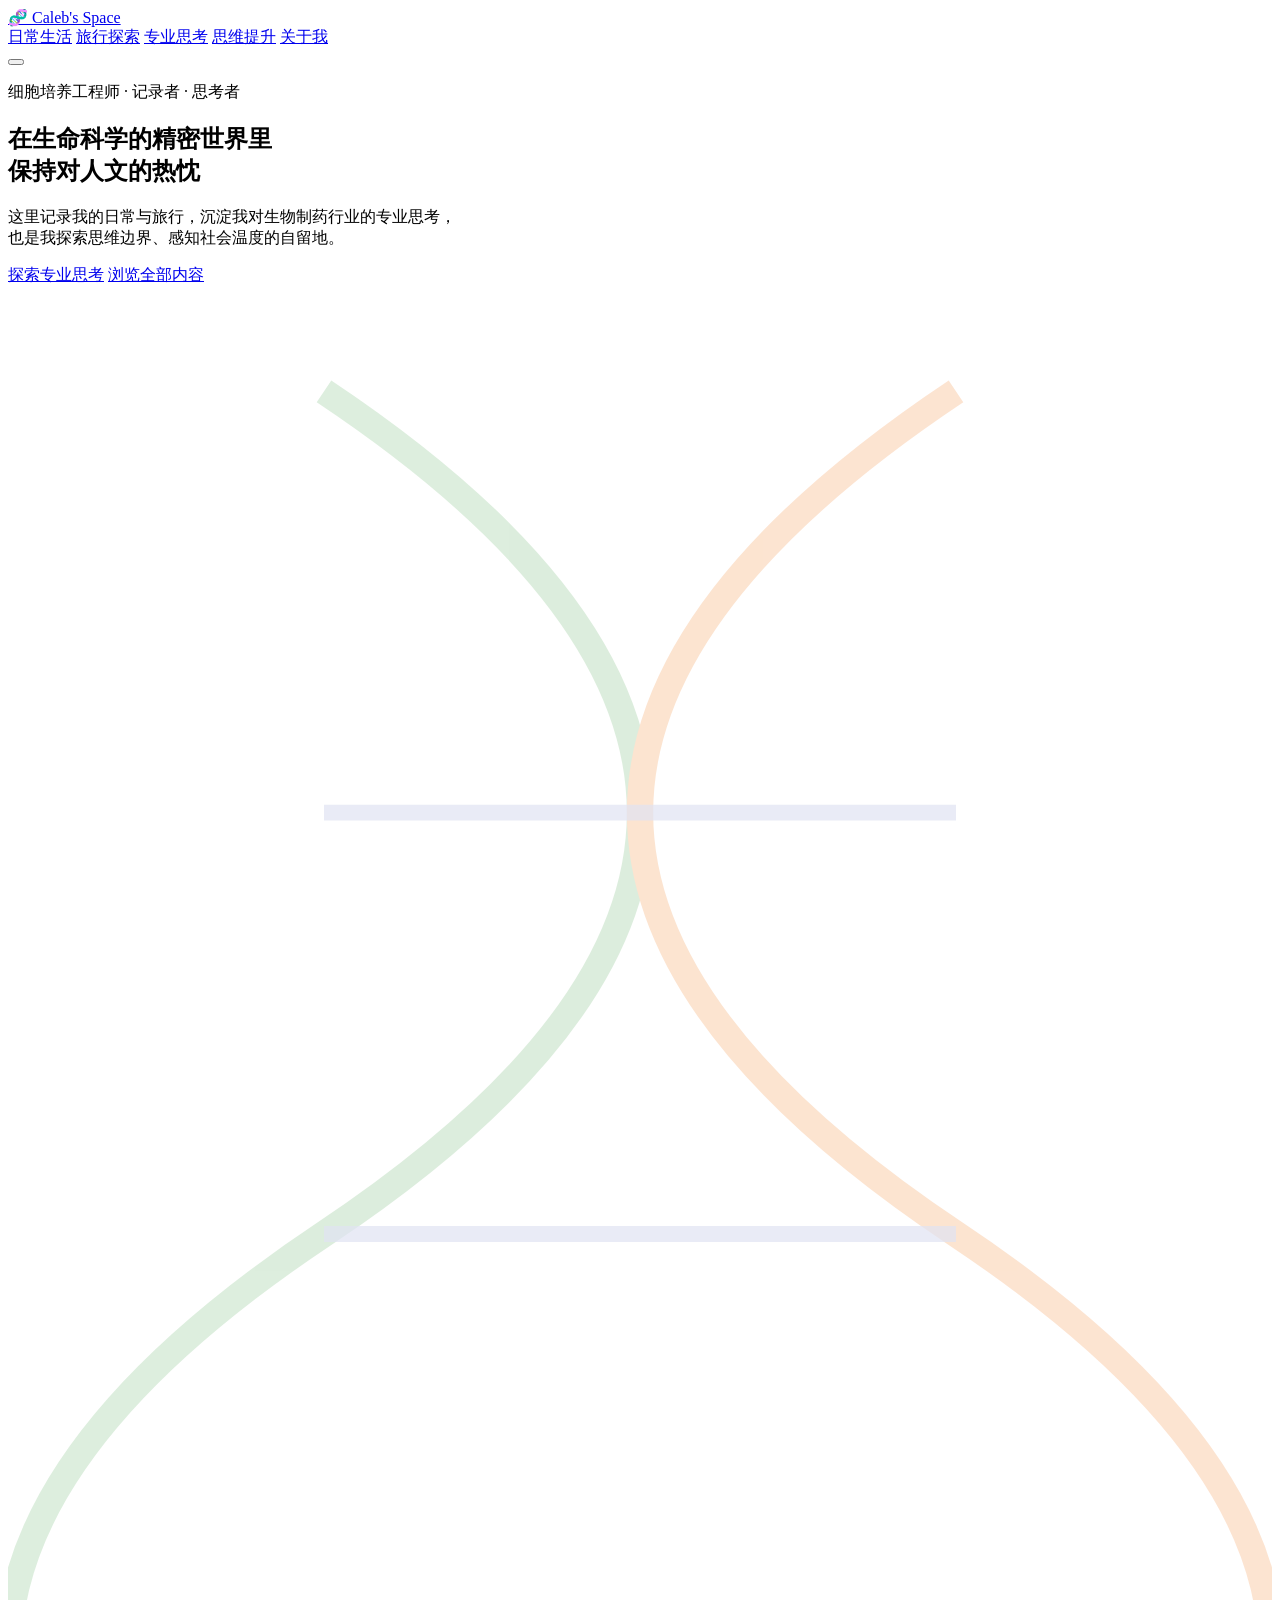
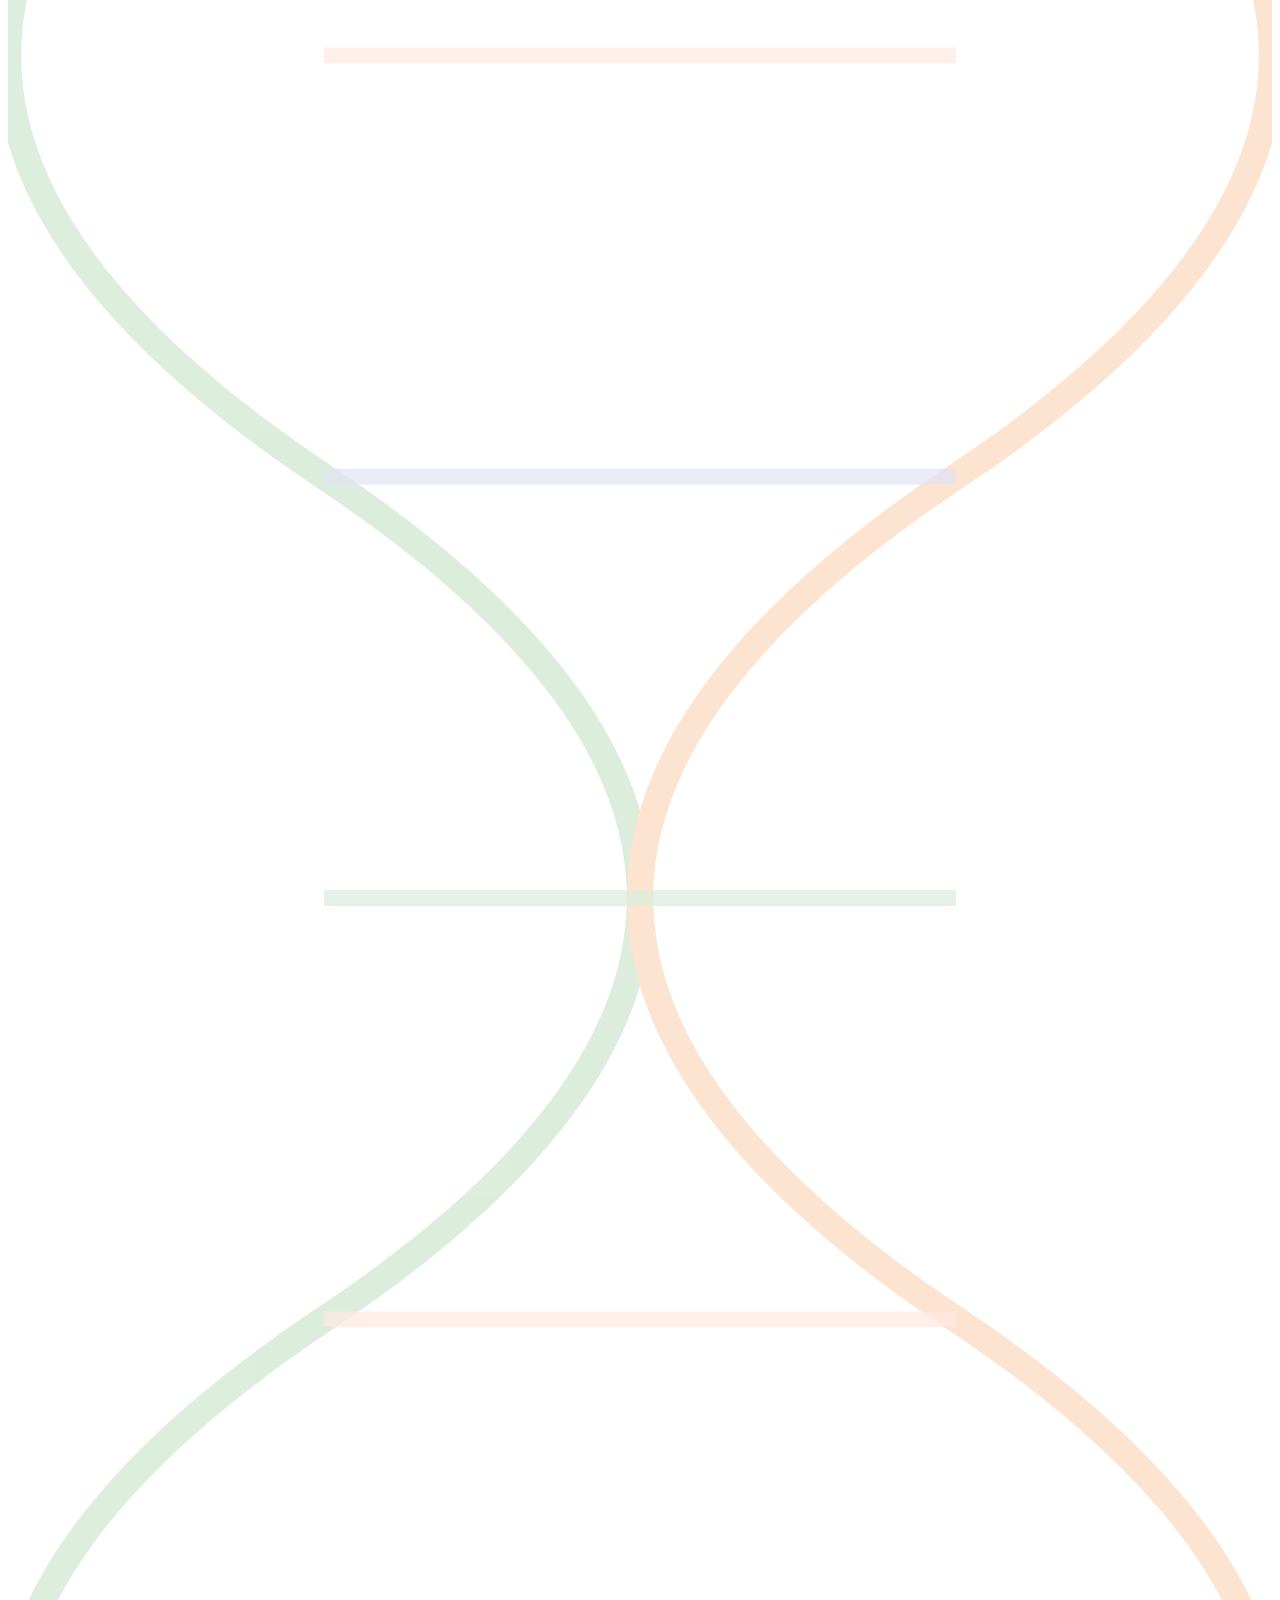
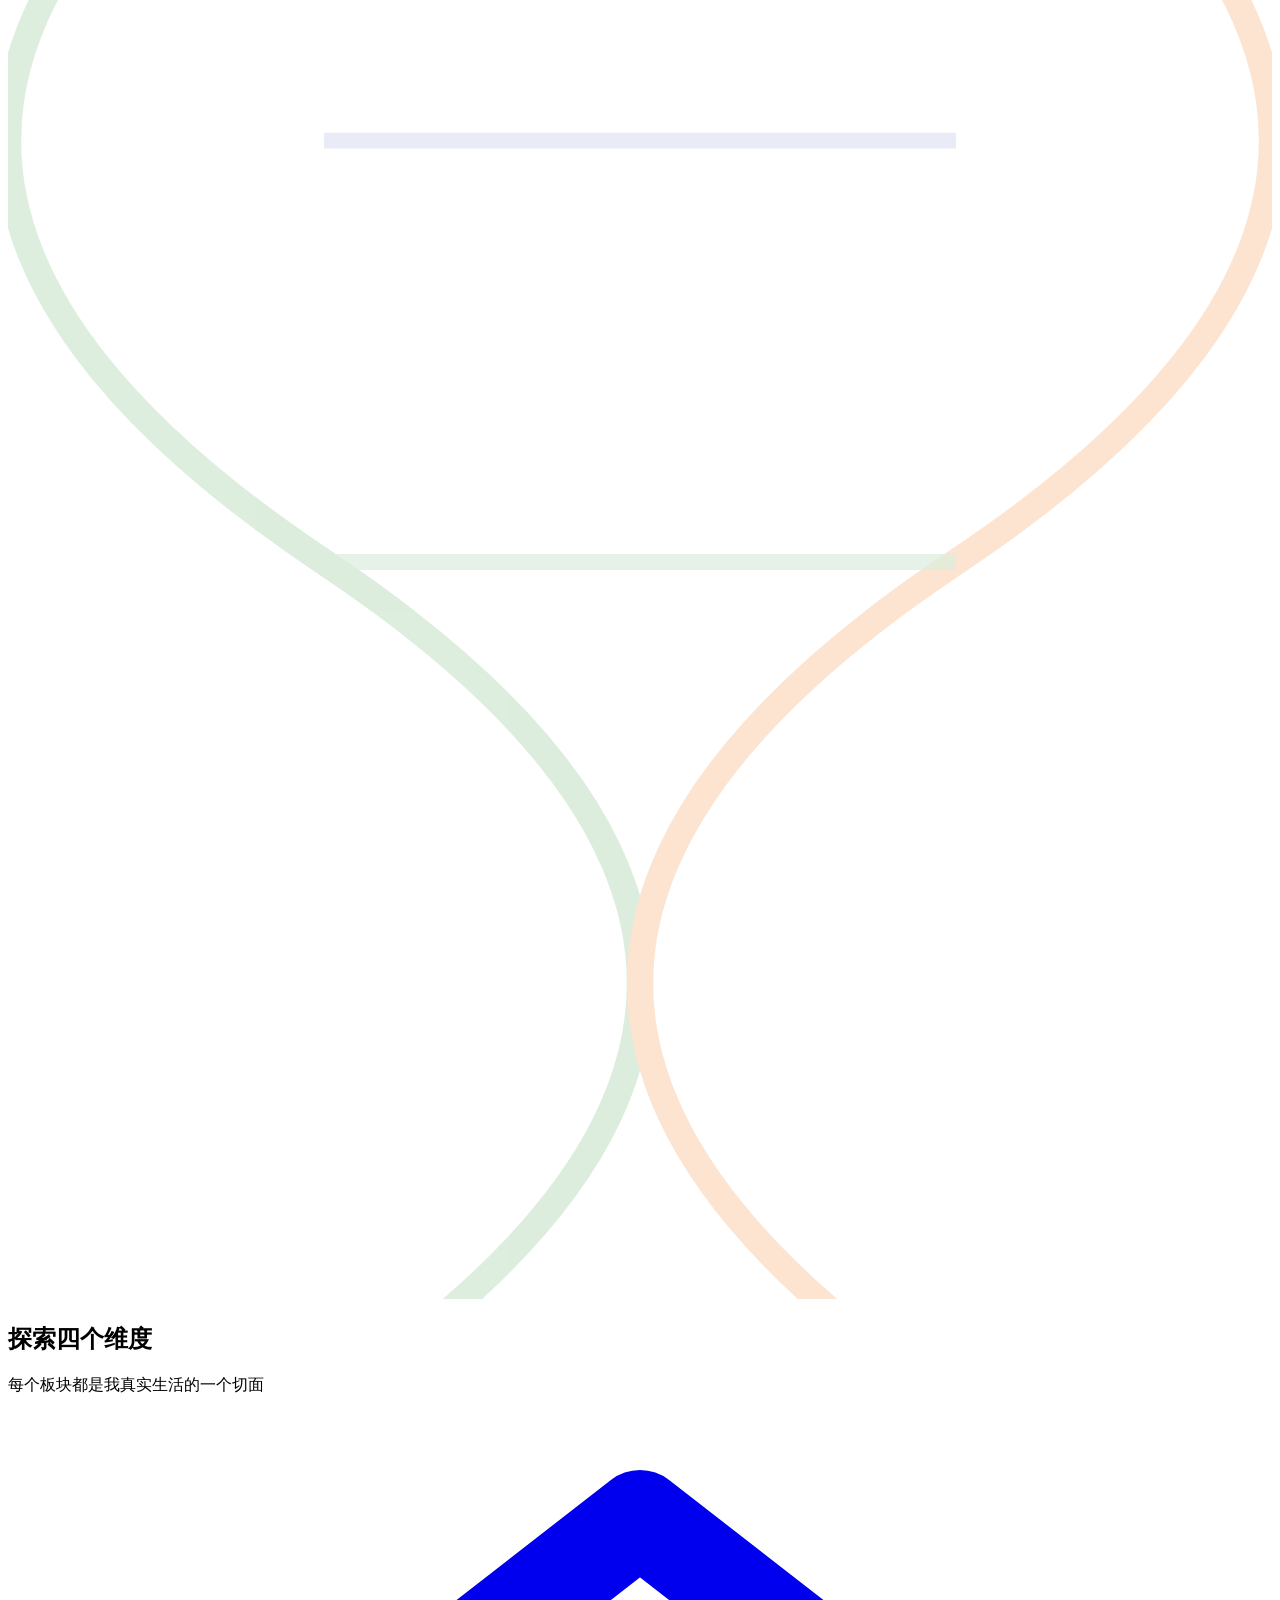
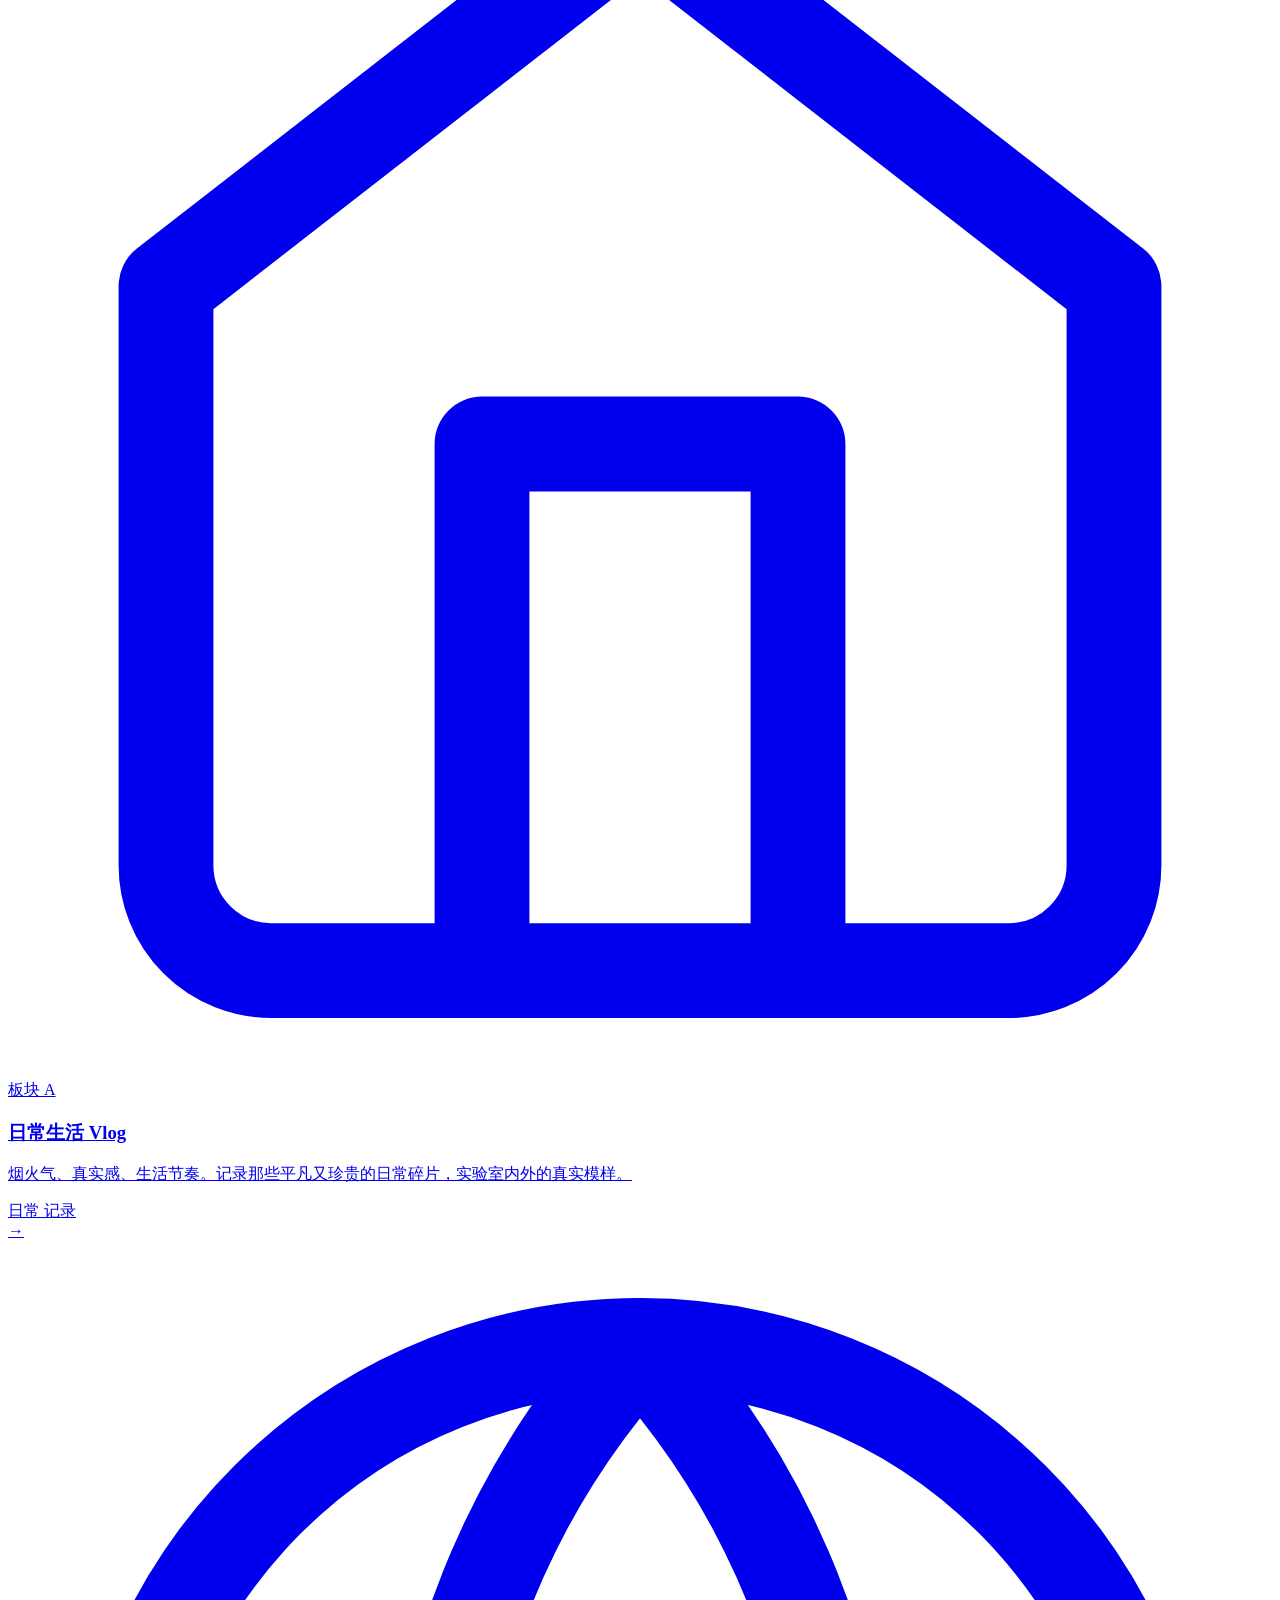
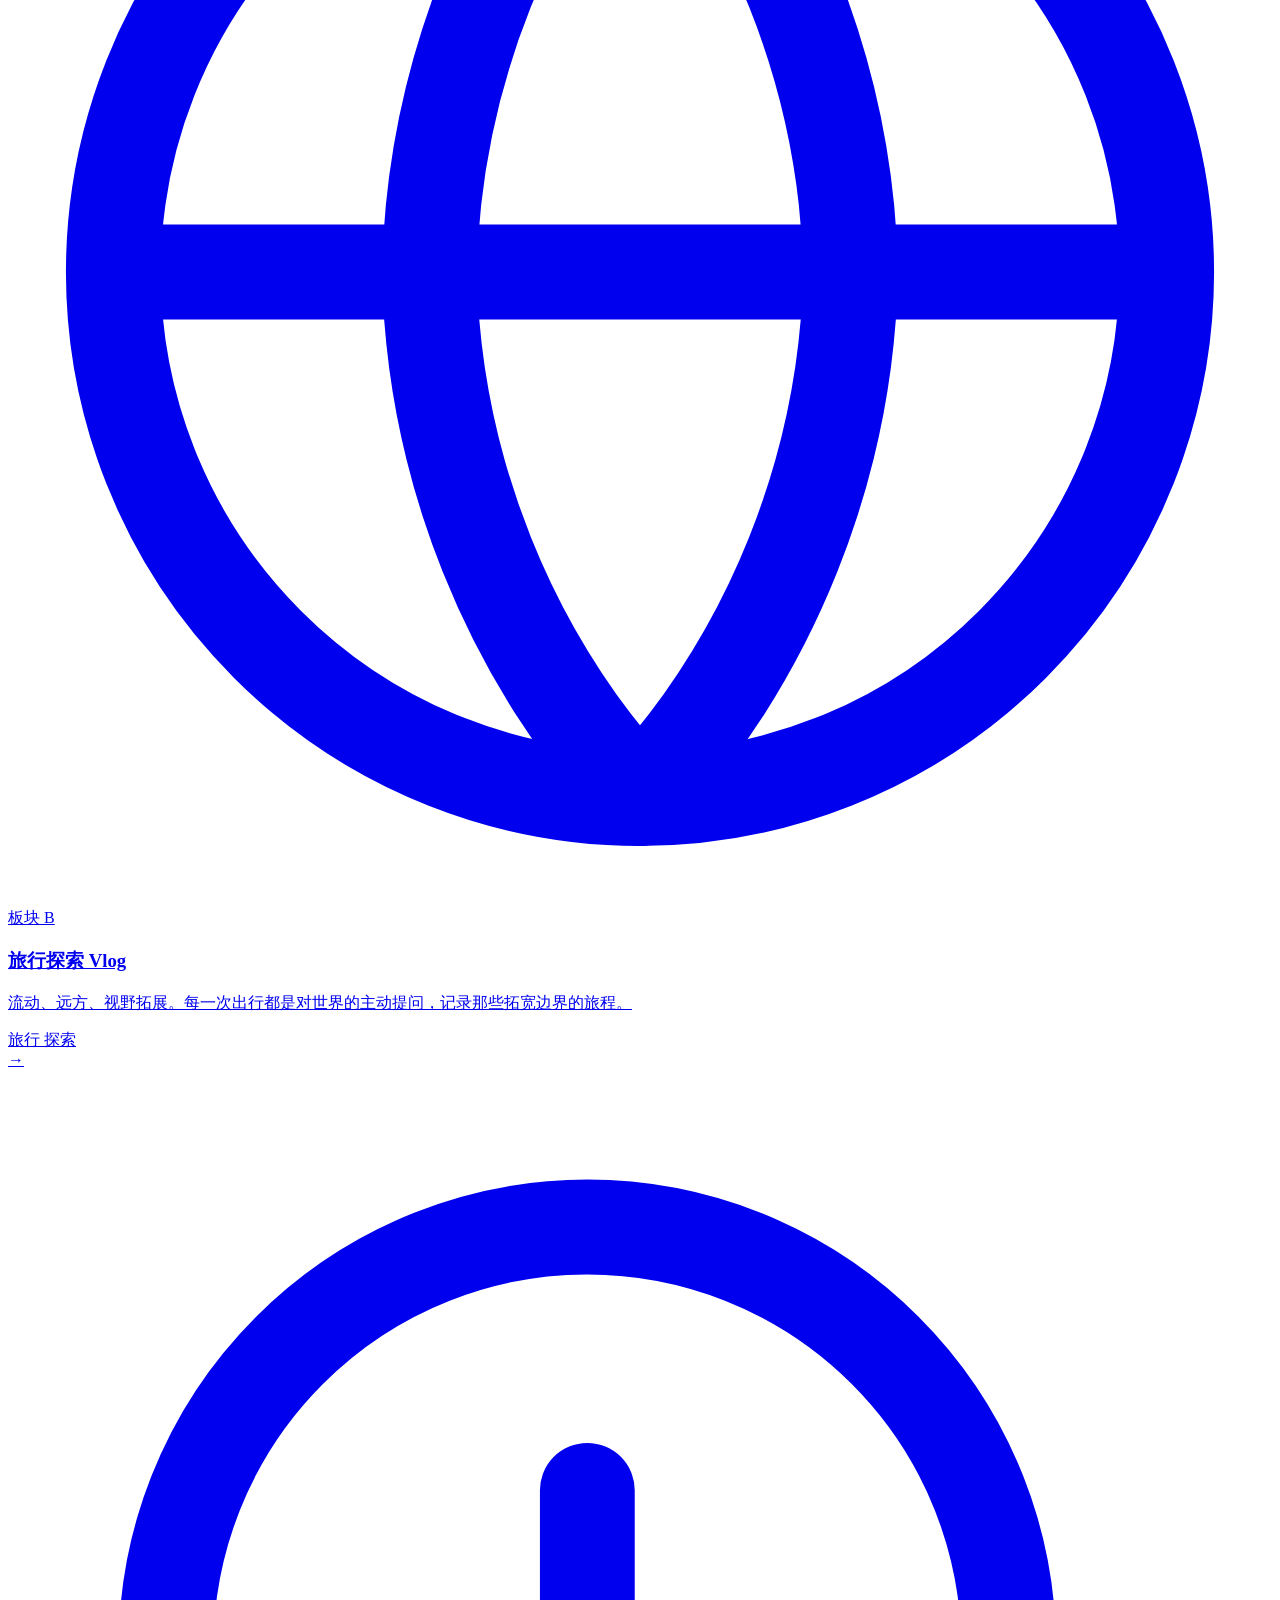
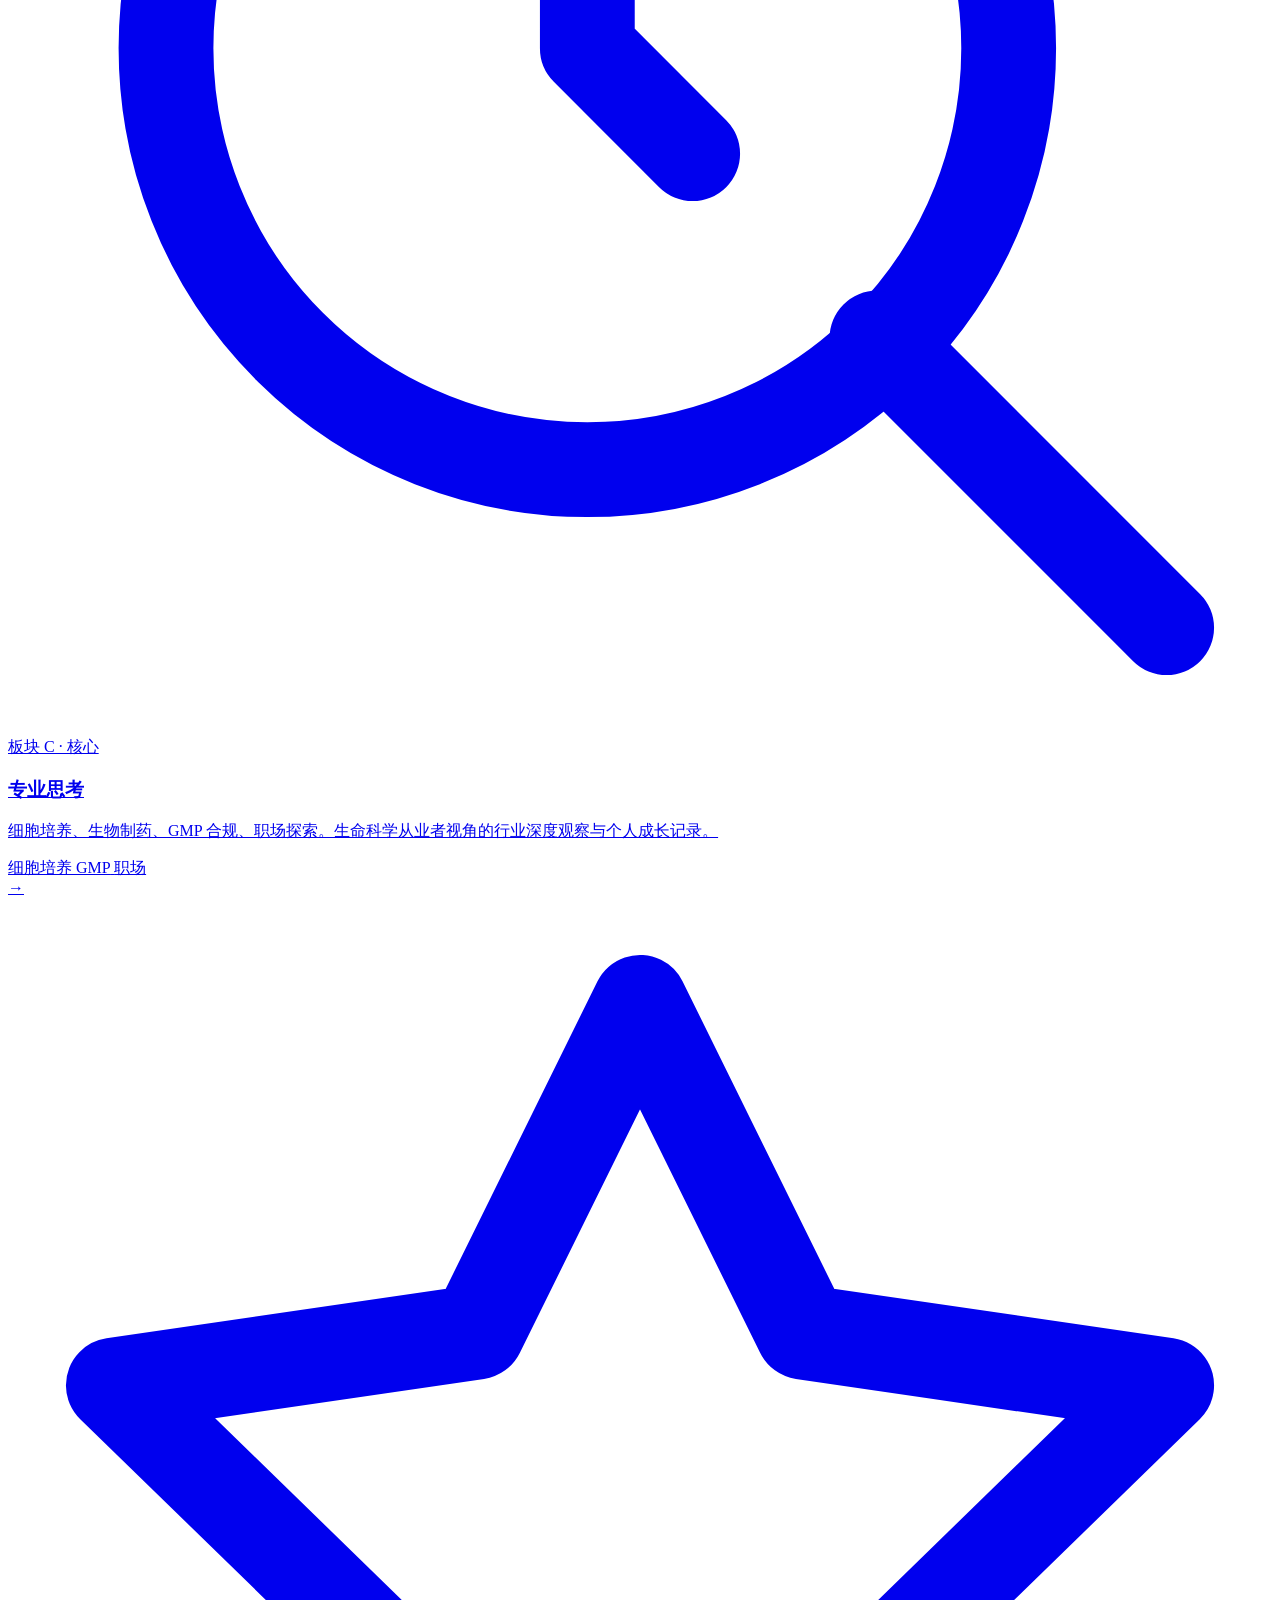
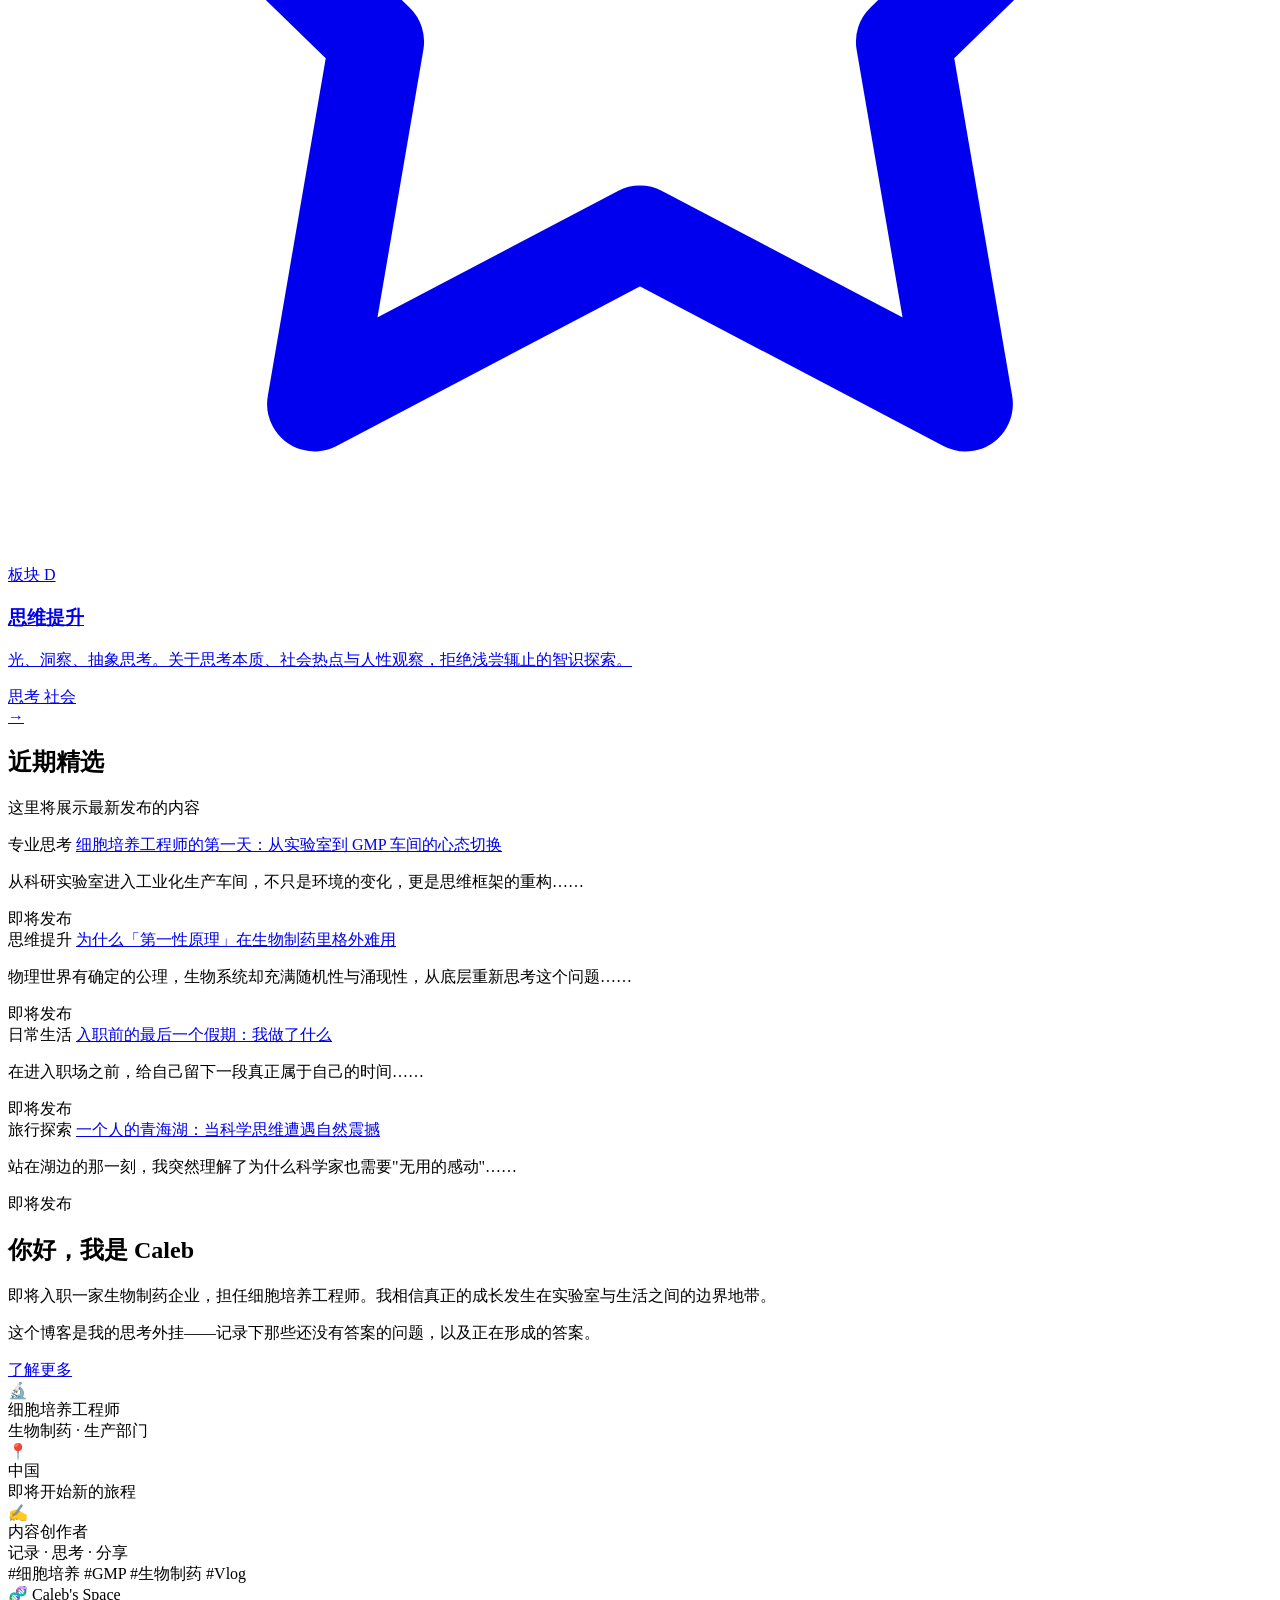
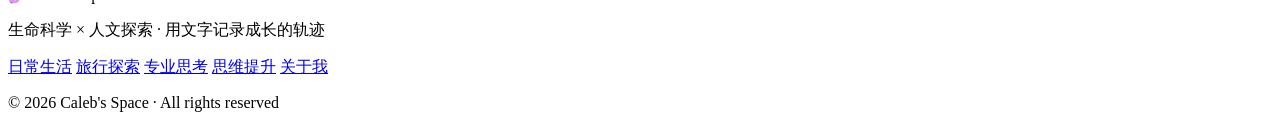
==== index.html @ e2a996fe "Add index.html" ====
<!DOCTYPE html>
<html lang="zh-CN">
<head>
  <meta charset="UTF-8" />
  <meta name="viewport" content="width=device-width, initial-scale=1.0" />
  <title>Caleb's Space — 生命科学 × 人文探索</title>
  <link rel="preconnect" href="https://fonts.googleapis.com" />
  <link rel="preconnect" href="https://fonts.gstatic.com" crossorigin />
  <link href="https://fonts.googleapis.com/css2?family=Noto+Serif+SC:wght@400;600;700&family=Noto+Sans+SC:wght@300;400;500;700&display=swap" rel="stylesheet" />
  <link rel="stylesheet" href="css/main.css" />
</head>
<body>

  <!-- ======= HEADER / NAV ======= -->
  <header class="site-header" id="site-header">
    <div class="container nav-inner">
      <a href="index.html" class="logo">
        <span class="logo-icon">🧬</span>
        <span class="logo-text">Caleb's Space</span>
      </a>
      <nav class="main-nav" id="main-nav">
        <a href="life.html" class="nav-link nav-life">日常生活</a>
        <a href="travel.html" class="nav-link nav-travel">旅行探索</a>
        <a href="professional.html" class="nav-link nav-pro">专业思考</a>
        <a href="thinking.html" class="nav-link nav-think">思维提升</a>
        <a href="about.html" class="nav-link nav-about">关于我</a>
      </nav>
      <button class="hamburger" id="hamburger" aria-label="菜单">
        <span></span><span></span><span></span>
      </button>
    </div>
  </header>

  <!-- ======= HERO ======= -->
  <section class="hero">
    <div class="hero-bg-grid"></div>
    <div class="container hero-content">
      <p class="hero-eyebrow">细胞培养工程师 · 记录者 · 思考者</p>
      <h1 class="hero-title">
        在生命科学的精密世界里<br>
        <span class="hero-highlight">保持对人文的热忱</span>
      </h1>
      <p class="hero-desc">
        这里记录我的日常与旅行，沉淀我对生物制药行业的专业思考，<br class="desktop-br"/>
        也是我探索思维边界、感知社会温度的自留地。
      </p>
      <div class="hero-cta">
        <a href="professional.html" class="btn btn-primary">探索专业思考</a>
        <a href="#sections" class="btn btn-ghost">浏览全部内容</a>
      </div>
    </div>
    <div class="hero-dna">
      <svg viewBox="0 0 120 400" fill="none" xmlns="http://www.w3.org/2000/svg" aria-hidden="true">
        <g opacity="0.18">
          <path d="M30 10 Q90 50 30 90 Q-30 130 30 170 Q90 210 30 250 Q-30 290 30 330 Q90 370 30 410" stroke="#43A047" stroke-width="2.5" fill="none"/>
          <path d="M90 10 Q30 50 90 90 Q150 130 90 170 Q30 210 90 250 Q150 290 90 330 Q30 370 90 410" stroke="#EF6C00" stroke-width="2.5" fill="none"/>
          <line x1="30" y1="50" x2="90" y2="50" stroke="#5C6BC0" stroke-width="1.5" opacity="0.7"/>
          <line x1="30" y1="90" x2="90" y2="90" stroke="#5C6BC0" stroke-width="1.5" opacity="0.7"/>
          <line x1="30" y1="130" x2="90" y2="130" stroke="#FF8A65" stroke-width="1.5" opacity="0.7"/>
          <line x1="30" y1="170" x2="90" y2="170" stroke="#5C6BC0" stroke-width="1.5" opacity="0.7"/>
          <line x1="30" y1="210" x2="90" y2="210" stroke="#43A047" stroke-width="1.5" opacity="0.7"/>
          <line x1="30" y1="250" x2="90" y2="250" stroke="#FF8A65" stroke-width="1.5" opacity="0.7"/>
          <line x1="30" y1="290" x2="90" y2="290" stroke="#5C6BC0" stroke-width="1.5" opacity="0.7"/>
          <line x1="30" y1="330" x2="90" y2="330" stroke="#43A047" stroke-width="1.5" opacity="0.7"/>
        </g>
      </svg>
    </div>
  </section>

  <!-- ======= FOUR SECTIONS ======= -->
  <section class="sections-overview" id="sections">
    <div class="container">
      <h2 class="section-heading center">探索四个维度</h2>
      <p class="section-sub center">每个板块都是我真实生活的一个切面</p>

      <div class="cards-grid">

        <!-- A: 日常生活 -->
        <a href="life.html" class="card card-life">
          <div class="card-icon-wrap">
            <svg viewBox="0 0 24 24" fill="none" stroke="currentColor" stroke-width="1.8" stroke-linecap="round" stroke-linejoin="round"><path d="M3 9l9-7 9 7v11a2 2 0 0 1-2 2H5a2 2 0 0 1-2-2z"/><polyline points="9 22 9 12 15 12 15 22"/></svg>
          </div>
          <div class="card-label">板块 A</div>
          <h3 class="card-title">日常生活 Vlog</h3>
          <p class="card-desc">烟火气、真实感、生活节奏。记录那些平凡又珍贵的日常碎片，实验室内外的真实模样。</p>
          <div class="card-meta">
            <span class="tag tag-life">日常</span>
            <span class="tag tag-life">记录</span>
          </div>
          <div class="card-arrow">→</div>
        </a>

        <!-- B: 旅行探索 -->
        <a href="travel.html" class="card card-travel">
          <div class="card-icon-wrap">
            <svg viewBox="0 0 24 24" fill="none" stroke="currentColor" stroke-width="1.8" stroke-linecap="round" stroke-linejoin="round"><circle cx="12" cy="12" r="10"/><line x1="2" y1="12" x2="22" y2="12"/><path d="M12 2a15.3 15.3 0 0 1 4 10 15.3 15.3 0 0 1-4 10 15.3 15.3 0 0 1-4-10 15.3 15.3 0 0 1 4-10z"/></svg>
          </div>
          <div class="card-label">板块 B</div>
          <h3 class="card-title">旅行探索 Vlog</h3>
          <p class="card-desc">流动、远方、视野拓展。每一次出行都是对世界的主动提问，记录那些拓宽边界的旅程。</p>
          <div class="card-meta">
            <span class="tag tag-travel">旅行</span>
            <span class="tag tag-travel">探索</span>
          </div>
          <div class="card-arrow">→</div>
        </a>

        <!-- C: 专业思考 -->
        <a href="professional.html" class="card card-pro">
          <div class="card-icon-wrap">
            <svg viewBox="0 0 24 24" fill="none" stroke="currentColor" stroke-width="1.8" stroke-linecap="round" stroke-linejoin="round"><circle cx="11" cy="11" r="8"/><path d="M11 8v3l2 2"/><line x1="16.5" y1="16.5" x2="22" y2="22"/></svg>
          </div>
          <div class="card-label">板块 C · 核心</div>
          <h3 class="card-title">专业思考</h3>
          <p class="card-desc">细胞培养、生物制药、GMP 合规、职场探索。生命科学从业者视角的行业深度观察与个人成长记录。</p>
          <div class="card-meta">
            <span class="tag tag-pro">细胞培养</span>
            <span class="tag tag-pro">GMP</span>
            <span class="tag tag-pro">职场</span>
          </div>
          <div class="card-arrow">→</div>
        </a>

        <!-- D: 思维提升 -->
        <a href="thinking.html" class="card card-think">
          <div class="card-icon-wrap">
            <svg viewBox="0 0 24 24" fill="none" stroke="currentColor" stroke-width="1.8" stroke-linecap="round" stroke-linejoin="round"><polygon points="12 2 15.09 8.26 22 9.27 17 14.14 18.18 21.02 12 17.77 5.82 21.02 7 14.14 2 9.27 8.91 8.26 12 2"/></svg>
          </div>
          <div class="card-label">板块 D</div>
          <h3 class="card-title">思维提升</h3>
          <p class="card-desc">光、洞察、抽象思考。关于思考本质、社会热点与人性观察，拒绝浅尝辄止的智识探索。</p>
          <div class="card-meta">
            <span class="tag tag-think">思考</span>
            <span class="tag tag-think">社会</span>
          </div>
          <div class="card-arrow">→</div>
        </a>

      </div>
    </div>
  </section>

  <!-- ======= FEATURED ARTICLES ======= -->
  <section class="featured">
    <div class="container">
      <h2 class="section-heading">近期精选</h2>
      <p class="section-sub">这里将展示最新发布的内容</p>
      <div class="posts-list">

        <article class="post-row post-pro">
          <div class="post-cat-dot"></div>
          <div class="post-info">
            <span class="post-cat-label cat-pro">专业思考</span>
            <a href="professional.html" class="post-title">细胞培养工程师的第一天：从实验室到 GMP 车间的心态切换</a>
            <p class="post-excerpt">从科研实验室进入工业化生产车间，不只是环境的变化，更是思维框架的重构……</p>
          </div>
          <div class="post-date">即将发布</div>
        </article>

        <article class="post-row post-think">
          <div class="post-cat-dot"></div>
          <div class="post-info">
            <span class="post-cat-label cat-think">思维提升</span>
            <a href="thinking.html" class="post-title">为什么「第一性原理」在生物制药里格外难用</a>
            <p class="post-excerpt">物理世界有确定的公理，生物系统却充满随机性与涌现性，从底层重新思考这个问题……</p>
          </div>
          <div class="post-date">即将发布</div>
        </article>

        <article class="post-row post-life">
          <div class="post-cat-dot"></div>
          <div class="post-info">
            <span class="post-cat-label cat-life">日常生活</span>
            <a href="life.html" class="post-title">入职前的最后一个假期：我做了什么</a>
            <p class="post-excerpt">在进入职场之前，给自己留下一段真正属于自己的时间……</p>
          </div>
          <div class="post-date">即将发布</div>
        </article>

        <article class="post-row post-travel">
          <div class="post-cat-dot"></div>
          <div class="post-info">
            <span class="post-cat-label cat-travel">旅行探索</span>
            <a href="travel.html" class="post-title">一个人的青海湖：当科学思维遭遇自然震撼</a>
            <p class="post-excerpt">站在湖边的那一刻，我突然理解了为什么科学家也需要"无用的感动"……</p>
          </div>
          <div class="post-date">即将发布</div>
        </article>

      </div>
    </div>
  </section>

  <!-- ======= ABOUT STRIP ======= -->
  <section class="about-strip">
    <div class="container about-inner">
      <div class="about-text">
        <h2 class="about-title">你好，我是 Caleb</h2>
        <p>即将入职一家生物制药企业，担任细胞培养工程师。我相信真正的成长发生在实验室与生活之间的边界地带。</p>
        <p>这个博客是我的思考外挂——记录下那些还没有答案的问题，以及正在形成的答案。</p>
        <a href="about.html" class="btn btn-primary">了解更多</a>
      </div>
      <div class="about-card-wrap">
        <div class="about-badge-card">
          <div class="badge-row">
            <span class="badge-icon">🔬</span>
            <div>
              <div class="badge-title">细胞培养工程师</div>
              <div class="badge-sub">生物制药 · 生产部门</div>
            </div>
          </div>
          <div class="badge-row">
            <span class="badge-icon">📍</span>
            <div>
              <div class="badge-title">中国</div>
              <div class="badge-sub">即将开始新的旅程</div>
            </div>
          </div>
          <div class="badge-row">
            <span class="badge-icon">✍️</span>
            <div>
              <div class="badge-title">内容创作者</div>
              <div class="badge-sub">记录 · 思考 · 分享</div>
            </div>
          </div>
          <div class="badge-tags">
            <span class="badge-tag">#细胞培养</span>
            <span class="badge-tag">#GMP</span>
            <span class="badge-tag">#生物制药</span>
            <span class="badge-tag">#Vlog</span>
          </div>
        </div>
      </div>
    </div>
  </section>

  <!-- ======= FOOTER ======= -->
  <footer class="site-footer">
    <div class="container footer-inner">
      <div class="footer-brand">
        <span class="logo-icon">🧬</span>
        <span class="logo-text">Caleb's Space</span>
      </div>
      <p class="footer-desc">生命科学 × 人文探索 · 用文字记录成长的轨迹</p>
      <div class="footer-links">
        <a href="life.html">日常生活</a>
        <a href="travel.html">旅行探索</a>
        <a href="professional.html">专业思考</a>
        <a href="thinking.html">思维提升</a>
        <a href="about.html">关于我</a>
      </div>
      <p class="footer-copy">© 2026 Caleb's Space · All rights reserved</p>
    </div>
  </footer>

  <script src="js/main.js"></script>
</body>
</html>
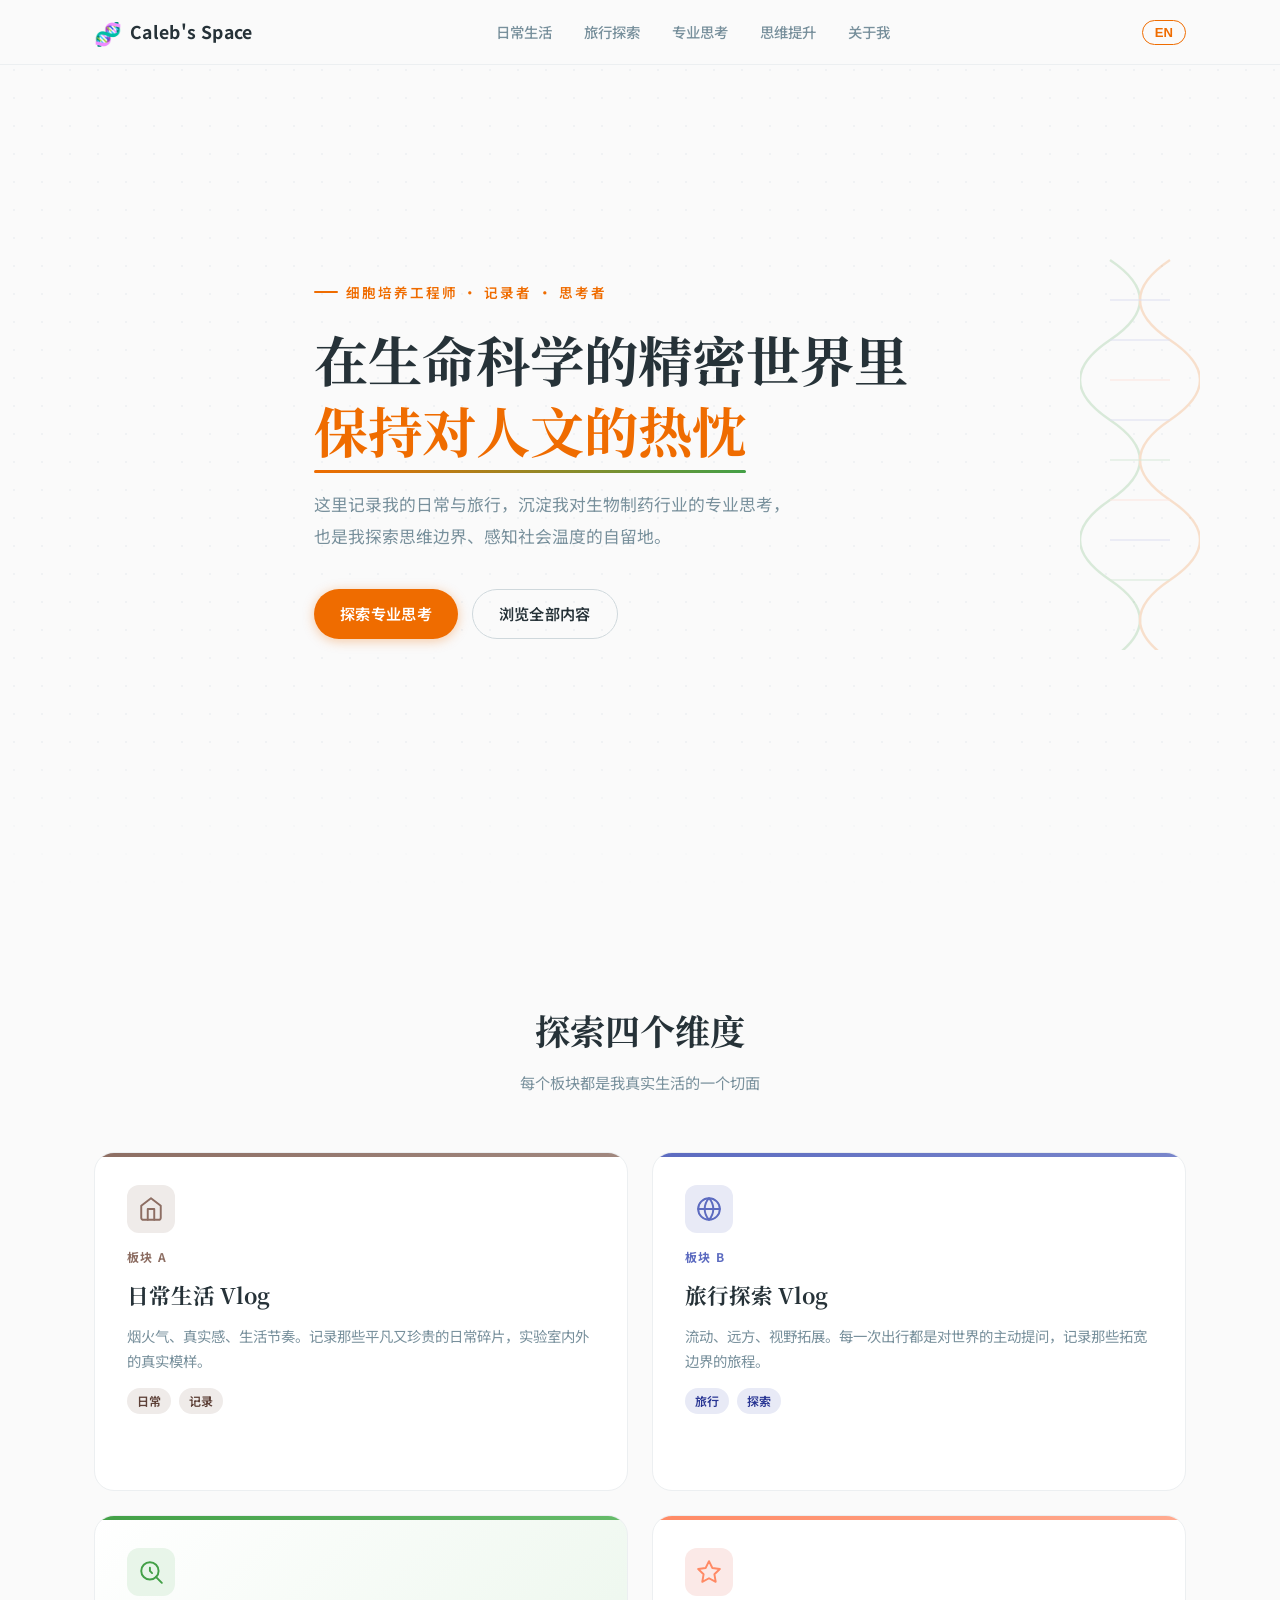
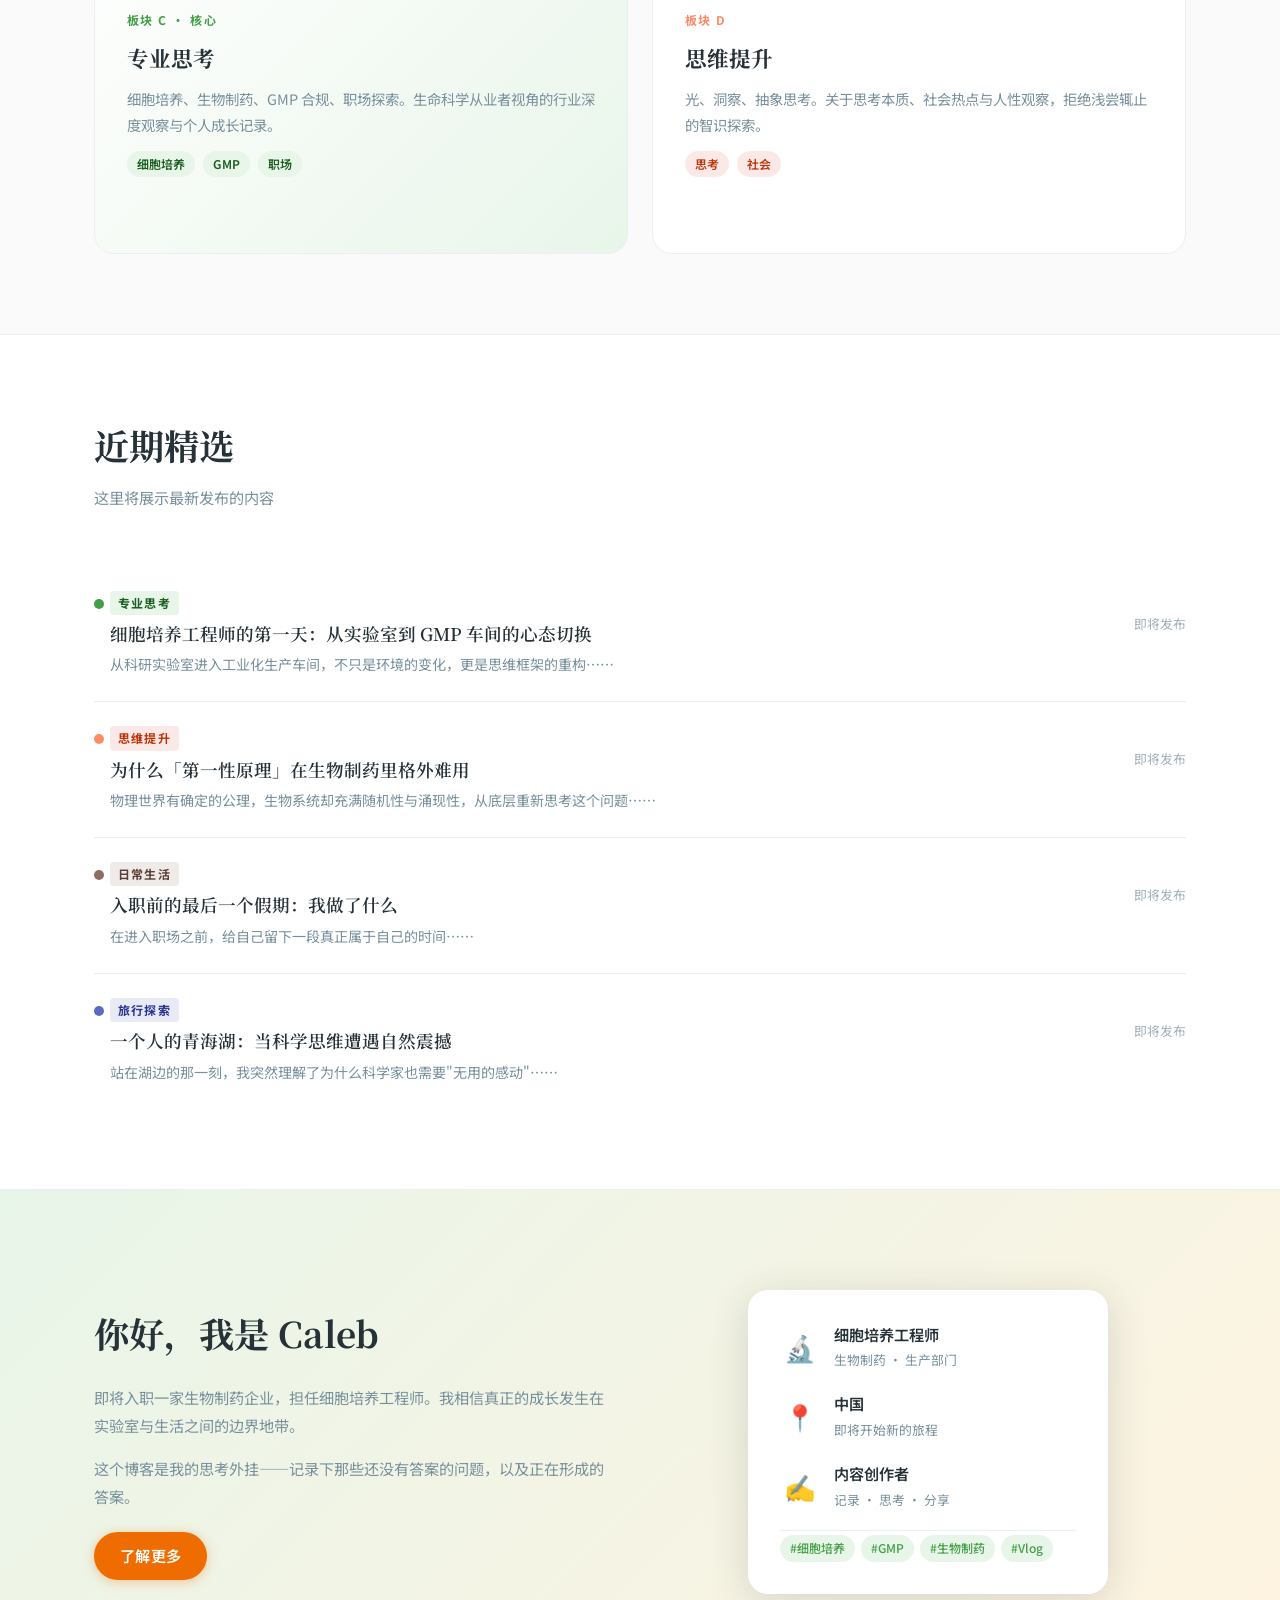
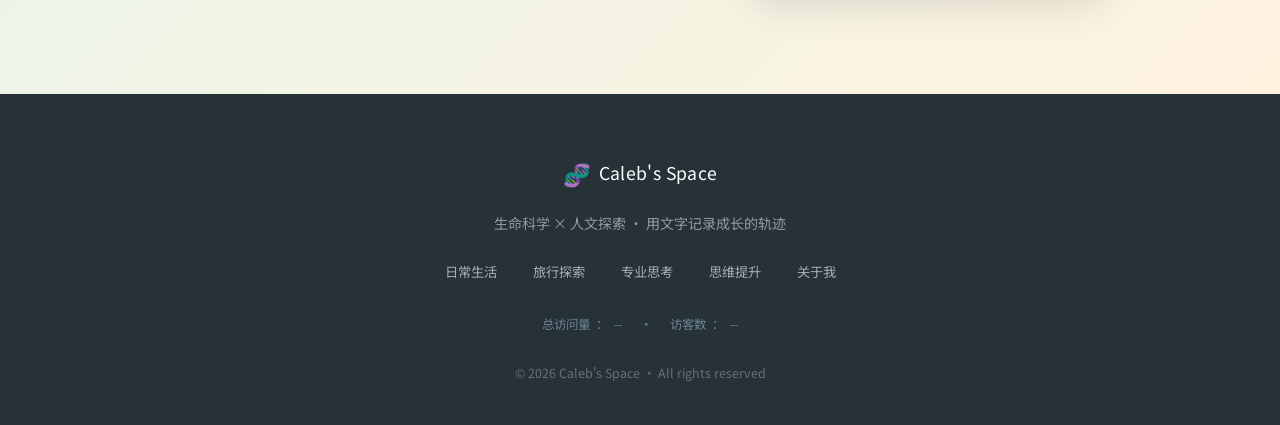
==== commit 11c0d6d9: "feat: add i18n toggle + busuanzi stats [index.html]" ====
--- a/index.html
+++ b/index.html
@@ -8,6 +8,39 @@
   <link rel="preconnect" href="https://fonts.gstatic.com" crossorigin />
   <link href="https://fonts.googleapis.com/css2?family=Noto+Serif+SC:wght@400;600;700&family=Noto+Sans+SC:wght@300;400;500;700&display=swap" rel="stylesheet" />
   <link rel="stylesheet" href="css/main.css" />
+  <style>
+    /* ---- Language Toggle Button ---- */
+    #lang-toggle {
+      display: inline-flex;
+      align-items: center;
+      padding: 4px 12px;
+      border: 1.5px solid var(--brand);
+      border-radius: 20px;
+      font-size: .82rem;
+      font-weight: 600;
+      color: var(--brand);
+      background: transparent;
+      cursor: pointer;
+      transition: background .2s, color .2s;
+      margin-left: 8px;
+      white-space: nowrap;
+      flex-shrink: 0;
+    }
+    #lang-toggle:hover {
+      background: var(--brand);
+      color: #fff;
+    }
+    /* ---- Busuanzi stats in footer ---- */
+    .footer-stats {
+      font-size: .78rem;
+      color: var(--text-tertiary, #78909C);
+      margin: 6px 0 0;
+      opacity: .85;
+    }
+    .footer-stats span {
+      margin: 0 6px;
+    }
+  </style>
 </head>
 <body>
 
@@ -19,12 +52,19 @@
         <span class="logo-text">Caleb's Space</span>
       </a>
       <nav class="main-nav" id="main-nav">
-        <a href="life.html" class="nav-link nav-life">日常生活</a>
-        <a href="travel.html" class="nav-link nav-travel">旅行探索</a>
-        <a href="professional.html" class="nav-link nav-pro">专业思考</a>
-        <a href="thinking.html" class="nav-link nav-think">思维提升</a>
-        <a href="about.html" class="nav-link nav-about">关于我</a>
+        <a href="life.html"         class="nav-link nav-life"
+           data-zh="日常生活" data-en="Daily Life">日常生活</a>
+        <a href="travel.html"       class="nav-link nav-travel"
+           data-zh="旅行探索" data-en="Travel">旅行探索</a>
+        <a href="professional.html" class="nav-link nav-pro"
+           data-zh="专业思考" data-en="Professional">专业思考</a>
+        <a href="thinking.html"     class="nav-link nav-think"
+           data-zh="思维提升" data-en="Thinking">思维提升</a>
+        <a href="about.html"        class="nav-link nav-about"
+           data-zh="关于我" data-en="About">关于我</a>
       </nav>
+      <!-- Language toggle -->
+      <button id="lang-toggle" title="Switch to English" aria-label="切换语言">EN</button>
       <button class="hamburger" id="hamburger" aria-label="菜单">
         <span></span><span></span><span></span>
       </button>
@@ -35,18 +75,26 @@
   <section class="hero">
     <div class="hero-bg-grid"></div>
     <div class="container hero-content">
-      <p class="hero-eyebrow">细胞培养工程师 · 记录者 · 思考者</p>
+      <p class="hero-eyebrow"
+         data-zh="细胞培养工程师 · 记录者 · 思考者"
+         data-en="Cell Culture Engineer · Creator · Thinker">细胞培养工程师 · 记录者 · 思考者</p>
       <h1 class="hero-title">
-        在生命科学的精密世界里<br>
-        <span class="hero-highlight">保持对人文的热忱</span>
+        <span data-zh="在生命科学的精密世界里" data-en="In the Precise World of Life Sciences">在生命科学的精密世界里</span><br>
+        <span class="hero-highlight"
+              data-zh="保持对人文的热忱"
+              data-en="Keeping Passion for Humanities">保持对人文的热忱</span>
       </h1>
-      <p class="hero-desc">
+      <p class="hero-desc"
+         data-zh="这里记录我的日常与旅行，沉淀我对生物制药行业的专业思考，也是我探索思维边界、感知社会温度的自留地。"
+         data-en="Here I document my daily life and travels, share professional insights on biopharma, and explore the boundaries of thought and society.">
         这里记录我的日常与旅行，沉淀我对生物制药行业的专业思考，<br class="desktop-br"/>
         也是我探索思维边界、感知社会温度的自留地。
       </p>
       <div class="hero-cta">
-        <a href="professional.html" class="btn btn-primary">探索专业思考</a>
-        <a href="#sections" class="btn btn-ghost">浏览全部内容</a>
+        <a href="professional.html" class="btn btn-primary"
+           data-zh="探索专业思考" data-en="Explore Professional">探索专业思考</a>
+        <a href="#sections" class="btn btn-ghost"
+           data-zh="浏览全部内容" data-en="Browse All">浏览全部内容</a>
       </div>
     </div>
     <div class="hero-dna">
@@ -54,8 +102,8 @@
         <g opacity="0.18">
           <path d="M30 10 Q90 50 30 90 Q-30 130 30 170 Q90 210 30 250 Q-30 290 30 330 Q90 370 30 410" stroke="#43A047" stroke-width="2.5" fill="none"/>
           <path d="M90 10 Q30 50 90 90 Q150 130 90 170 Q30 210 90 250 Q150 290 90 330 Q30 370 90 410" stroke="#EF6C00" stroke-width="2.5" fill="none"/>
-          <line x1="30" y1="50" x2="90" y2="50" stroke="#5C6BC0" stroke-width="1.5" opacity="0.7"/>
-          <line x1="30" y1="90" x2="90" y2="90" stroke="#5C6BC0" stroke-width="1.5" opacity="0.7"/>
+          <line x1="30" y1="50"  x2="90" y2="50"  stroke="#5C6BC0" stroke-width="1.5" opacity="0.7"/>
+          <line x1="30" y1="90"  x2="90" y2="90"  stroke="#5C6BC0" stroke-width="1.5" opacity="0.7"/>
           <line x1="30" y1="130" x2="90" y2="130" stroke="#FF8A65" stroke-width="1.5" opacity="0.7"/>
           <line x1="30" y1="170" x2="90" y2="170" stroke="#5C6BC0" stroke-width="1.5" opacity="0.7"/>
           <line x1="30" y1="210" x2="90" y2="210" stroke="#43A047" stroke-width="1.5" opacity="0.7"/>
@@ -70,8 +118,11 @@
   <!-- ======= FOUR SECTIONS ======= -->
   <section class="sections-overview" id="sections">
     <div class="container">
-      <h2 class="section-heading center">探索四个维度</h2>
-      <p class="section-sub center">每个板块都是我真实生活的一个切面</p>
+      <h2 class="section-heading center"
+          data-zh="探索四个维度" data-en="Four Dimensions">探索四个维度</h2>
+      <p class="section-sub center"
+         data-zh="每个板块都是我真实生活的一个切面"
+         data-en="Each section is a facet of my real life">每个板块都是我真实生活的一个切面</p>
 
       <div class="cards-grid">
 
@@ -80,12 +131,15 @@
           <div class="card-icon-wrap">
             <svg viewBox="0 0 24 24" fill="none" stroke="currentColor" stroke-width="1.8" stroke-linecap="round" stroke-linejoin="round"><path d="M3 9l9-7 9 7v11a2 2 0 0 1-2 2H5a2 2 0 0 1-2-2z"/><polyline points="9 22 9 12 15 12 15 22"/></svg>
           </div>
-          <div class="card-label">板块 A</div>
-          <h3 class="card-title">日常生活 Vlog</h3>
-          <p class="card-desc">烟火气、真实感、生活节奏。记录那些平凡又珍贵的日常碎片，实验室内外的真实模样。</p>
+          <div class="card-label" data-zh="板块 A" data-en="Section A">板块 A</div>
+          <h3 class="card-title" data-zh="日常生活 Vlog" data-en="Daily Life Vlog">日常生活 Vlog</h3>
+          <p class="card-desc"
+             data-zh="烟火气、真实感、生活节奏。记录那些平凡又珍贵的日常碎片，实验室内外的真实模样。"
+             data-en="Warmth, authenticity, life's rhythm. Capturing everyday moments inside and outside the lab.">
+            烟火气、真实感、生活节奏。记录那些平凡又珍贵的日常碎片，实验室内外的真实模样。</p>
           <div class="card-meta">
-            <span class="tag tag-life">日常</span>
-            <span class="tag tag-life">记录</span>
+            <span class="tag tag-life" data-zh="日常" data-en="Daily">日常</span>
+            <span class="tag tag-life" data-zh="记录" data-en="Record">记录</span>
           </div>
           <div class="card-arrow">→</div>
         </a>
@@ -95,12 +149,15 @@
           <div class="card-icon-wrap">
             <svg viewBox="0 0 24 24" fill="none" stroke="currentColor" stroke-width="1.8" stroke-linecap="round" stroke-linejoin="round"><circle cx="12" cy="12" r="10"/><line x1="2" y1="12" x2="22" y2="12"/><path d="M12 2a15.3 15.3 0 0 1 4 10 15.3 15.3 0 0 1-4 10 15.3 15.3 0 0 1-4-10 15.3 15.3 0 0 1 4-10z"/></svg>
           </div>
-          <div class="card-label">板块 B</div>
-          <h3 class="card-title">旅行探索 Vlog</h3>
-          <p class="card-desc">流动、远方、视野拓展。每一次出行都是对世界的主动提问，记录那些拓宽边界的旅程。</p>
+          <div class="card-label" data-zh="板块 B" data-en="Section B">板块 B</div>
+          <h3 class="card-title" data-zh="旅行探索 Vlog" data-en="Travel Vlog">旅行探索 Vlog</h3>
+          <p class="card-desc"
+             data-zh="流动、远方、视野拓展。每一次出行都是对世界的主动提问，记录那些拓宽边界的旅程。"
+             data-en="Flow, horizons, expanded perspectives. Every journey is an active question posed to the world.">
+            流动、远方、视野拓展。每一次出行都是对世界的主动提问，记录那些拓宽边界的旅程。</p>
           <div class="card-meta">
-            <span class="tag tag-travel">旅行</span>
-            <span class="tag tag-travel">探索</span>
+            <span class="tag tag-travel" data-zh="旅行" data-en="Travel">旅行</span>
+            <span class="tag tag-travel" data-zh="探索" data-en="Explore">探索</span>
           </div>
           <div class="card-arrow">→</div>
         </a>
@@ -110,13 +167,16 @@
           <div class="card-icon-wrap">
             <svg viewBox="0 0 24 24" fill="none" stroke="currentColor" stroke-width="1.8" stroke-linecap="round" stroke-linejoin="round"><circle cx="11" cy="11" r="8"/><path d="M11 8v3l2 2"/><line x1="16.5" y1="16.5" x2="22" y2="22"/></svg>
           </div>
-          <div class="card-label">板块 C · 核心</div>
-          <h3 class="card-title">专业思考</h3>
-          <p class="card-desc">细胞培养、生物制药、GMP 合规、职场探索。生命科学从业者视角的行业深度观察与个人成长记录。</p>
+          <div class="card-label" data-zh="板块 C · 核心" data-en="Section C · Core">板块 C · 核心</div>
+          <h3 class="card-title" data-zh="专业思考" data-en="Professional Insights">专业思考</h3>
+          <p class="card-desc"
+             data-zh="细胞培养、生物制药、GMP 合规、职场探索。生命科学从业者视角的行业深度观察与个人成长记录。"
+             data-en="Cell culture, biopharma, GMP compliance, career exploration. Deep industry observations from a life sciences practitioner.">
+            细胞培养、生物制药、GMP 合规、职场探索。生命科学从业者视角的行业深度观察与个人成长记录。</p>
           <div class="card-meta">
             <span class="tag tag-pro">细胞培养</span>
             <span class="tag tag-pro">GMP</span>
-            <span class="tag tag-pro">职场</span>
+            <span class="tag tag-pro" data-zh="职场" data-en="Career">职场</span>
           </div>
           <div class="card-arrow">→</div>
         </a>
@@ -126,12 +186,15 @@
           <div class="card-icon-wrap">
             <svg viewBox="0 0 24 24" fill="none" stroke="currentColor" stroke-width="1.8" stroke-linecap="round" stroke-linejoin="round"><polygon points="12 2 15.09 8.26 22 9.27 17 14.14 18.18 21.02 12 17.77 5.82 21.02 7 14.14 2 9.27 8.91 8.26 12 2"/></svg>
           </div>
-          <div class="card-label">板块 D</div>
-          <h3 class="card-title">思维提升</h3>
-          <p class="card-desc">光、洞察、抽象思考。关于思考本质、社会热点与人性观察，拒绝浅尝辄止的智识探索。</p>
+          <div class="card-label" data-zh="板块 D" data-en="Section D">板块 D</div>
+          <h3 class="card-title" data-zh="思维提升" data-en="Deep Thinking">思维提升</h3>
+          <p class="card-desc"
+             data-zh="光、洞察、抽象思考。关于思考本质、社会热点与人性观察，拒绝浅尝辄止的智识探索。"
+             data-en="Light, insight, abstract thought. On the nature of thinking, social phenomena, and human observation.">
+            光、洞察、抽象思考。关于思考本质、社会热点与人性观察，拒绝浅尝辄止的智识探索。</p>
           <div class="card-meta">
-            <span class="tag tag-think">思考</span>
-            <span class="tag tag-think">社会</span>
+            <span class="tag tag-think" data-zh="思考" data-en="Thinking">思考</span>
+            <span class="tag tag-think" data-zh="社会" data-en="Society">社会</span>
           </div>
           <div class="card-arrow">→</div>
         </a>
@@ -143,48 +206,83 @@
   <!-- ======= FEATURED ARTICLES ======= -->
   <section class="featured">
     <div class="container">
-      <h2 class="section-heading">近期精选</h2>
-      <p class="section-sub">这里将展示最新发布的内容</p>
+      <h2 class="section-heading"
+          data-zh="近期精选" data-en="Featured Posts">近期精选</h2>
+      <p class="section-sub"
+         data-zh="这里将展示最新发布的内容"
+         data-en="Latest content will appear here">这里将展示最新发布的内容</p>
       <div class="posts-list">
 
         <article class="post-row post-pro">
           <div class="post-cat-dot"></div>
           <div class="post-info">
-            <span class="post-cat-label cat-pro">专业思考</span>
-            <a href="professional.html" class="post-title">细胞培养工程师的第一天：从实验室到 GMP 车间的心态切换</a>
-            <p class="post-excerpt">从科研实验室进入工业化生产车间，不只是环境的变化，更是思维框架的重构……</p>
-          </div>
-          <div class="post-date">即将发布</div>
+            <span class="post-cat-label cat-pro"
+                  data-zh="专业思考" data-en="Professional">专业思考</span>
+            <a href="professional.html" class="post-title"
+               data-zh="细胞培养工程师的第一天：从实验室到 GMP 车间的心态切换"
+               data-en="Day One as a Cell Culture Engineer: From Lab Bench to GMP Manufacturing">
+              细胞培养工程师的第一天：从实验室到 GMP 车间的心态切换</a>
+            <p class="post-excerpt"
+               data-zh="从科研实验室进入工业化生产车间，不只是环境的变化，更是思维框架的重构……"
+               data-en="Moving from a research lab to an industrial GMP facility is not just a change of environment, but a reconstruction of mental frameworks…">
+              从科研实验室进入工业化生产车间，不只是环境的变化，更是思维框架的重构……</p>
+          </div>
+          <div class="post-date"
+               data-zh="即将发布" data-en="Coming soon">即将发布</div>
         </article>
 
         <article class="post-row post-think">
           <div class="post-cat-dot"></div>
           <div class="post-info">
-            <span class="post-cat-label cat-think">思维提升</span>
-            <a href="thinking.html" class="post-title">为什么「第一性原理」在生物制药里格外难用</a>
-            <p class="post-excerpt">物理世界有确定的公理，生物系统却充满随机性与涌现性，从底层重新思考这个问题……</p>
-          </div>
-          <div class="post-date">即将发布</div>
+            <span class="post-cat-label cat-think"
+                  data-zh="思维提升" data-en="Deep Thinking">思维提升</span>
+            <a href="thinking.html" class="post-title"
+               data-zh="为什么「第一性原理」在生物制药里格外难用"
+               data-en="Why 'First Principles' Are Especially Hard to Apply in Biopharma">
+              为什么「第一性原理」在生物制药里格外难用</a>
+            <p class="post-excerpt"
+               data-zh="物理世界有确定的公理，生物系统却充满随机性与涌现性，从底层重新思考这个问题……"
+               data-en="The physical world has definite axioms, but biological systems are full of randomness and emergence…">
+              物理世界有确定的公理，生物系统却充满随机性与涌现性，从底层重新思考这个问题……</p>
+          </div>
+          <div class="post-date"
+               data-zh="即将发布" data-en="Coming soon">即将发布</div>
         </article>
 
         <article class="post-row post-life">
           <div class="post-cat-dot"></div>
           <div class="post-info">
-            <span class="post-cat-label cat-life">日常生活</span>
-            <a href="life.html" class="post-title">入职前的最后一个假期：我做了什么</a>
-            <p class="post-excerpt">在进入职场之前，给自己留下一段真正属于自己的时间……</p>
-          </div>
-          <div class="post-date">即将发布</div>
+            <span class="post-cat-label cat-life"
+                  data-zh="日常生活" data-en="Daily Life">日常生活</span>
+            <a href="life.html" class="post-title"
+               data-zh="入职前的最后一个假期：我做了什么"
+               data-en="My Last Holiday Before Work: What I Did">
+              入职前的最后一个假期：我做了什么</a>
+            <p class="post-excerpt"
+               data-zh="在进入职场之前，给自己留下一段真正属于自己的时间……"
+               data-en="Before entering the workforce, I gave myself a stretch of time that truly belonged to me…">
+              在进入职场之前，给自己留下一段真正属于自己的时间……</p>
+          </div>
+          <div class="post-date"
+               data-zh="即将发布" data-en="Coming soon">即将发布</div>
         </article>
 
         <article class="post-row post-travel">
           <div class="post-cat-dot"></div>
           <div class="post-info">
-            <span class="post-cat-label cat-travel">旅行探索</span>
-            <a href="travel.html" class="post-title">一个人的青海湖：当科学思维遭遇自然震撼</a>
-            <p class="post-excerpt">站在湖边的那一刻，我突然理解了为什么科学家也需要"无用的感动"……</p>
-          </div>
-          <div class="post-date">即将发布</div>
+            <span class="post-cat-label cat-travel"
+                  data-zh="旅行探索" data-en="Travel">旅行探索</span>
+            <a href="travel.html" class="post-title"
+               data-zh="一个人的青海湖：当科学思维遭遇自然震撼"
+               data-en="Qinghai Lake Solo: When Scientific Thinking Meets Awe of Nature">
+              一个人的青海湖：当科学思维遭遇自然震撼</a>
+            <p class="post-excerpt"
+               data-zh="站在湖边的那一刻，我突然理解了为什么科学家也需要「无用的感动」……"
+               data-en="Standing by the lake, I suddenly understood why scientists also need 'useless wonder'…">
+              站在湖边的那一刻，我突然理解了为什么科学家也需要"无用的感动"……</p>
+          </div>
+          <div class="post-date"
+               data-zh="即将发布" data-en="Coming soon">即将发布</div>
         </article>
 
       </div>
@@ -195,32 +293,49 @@
   <section class="about-strip">
     <div class="container about-inner">
       <div class="about-text">
-        <h2 class="about-title">你好，我是 Caleb</h2>
-        <p>即将入职一家生物制药企业，担任细胞培养工程师。我相信真正的成长发生在实验室与生活之间的边界地带。</p>
-        <p>这个博客是我的思考外挂——记录下那些还没有答案的问题，以及正在形成的答案。</p>
-        <a href="about.html" class="btn btn-primary">了解更多</a>
+        <h2 class="about-title"
+            data-zh="你好，我是 Caleb"
+            data-en="Hi, I'm Caleb">你好，我是 Caleb</h2>
+        <p data-zh="即将入职一家生物制药企业，担任细胞培养工程师。我相信真正的成长发生在实验室与生活之间的边界地带。"
+           data-en="About to join a biopharma company as a Cell Culture Engineer. I believe real growth happens at the boundary between the lab and life.">
+          即将入职一家生物制药企业，担任细胞培养工程师。我相信真正的成长发生在实验室与生活之间的边界地带。</p>
+        <p data-zh="这个博客是我的思考外挂——记录下那些还没有答案的问题，以及正在形成的答案。"
+           data-en="This blog is my external brain — recording questions without answers yet, and answers still forming.">
+          这个博客是我的思考外挂——记录下那些还没有答案的问题，以及正在形成的答案。</p>
+        <a href="about.html" class="btn btn-primary"
+           data-zh="了解更多" data-en="Learn More">了解更多</a>
       </div>
       <div class="about-card-wrap">
         <div class="about-badge-card">
           <div class="badge-row">
             <span class="badge-icon">🔬</span>
             <div>
-              <div class="badge-title">细胞培养工程师</div>
-              <div class="badge-sub">生物制药 · 生产部门</div>
+              <div class="badge-title"
+                   data-zh="细胞培养工程师"
+                   data-en="Cell Culture Engineer">细胞培养工程师</div>
+              <div class="badge-sub"
+                   data-zh="生物制药 · 生产部门"
+                   data-en="Biopharma · Manufacturing">生物制药 · 生产部门</div>
             </div>
           </div>
           <div class="badge-row">
             <span class="badge-icon">📍</span>
             <div>
-              <div class="badge-title">中国</div>
-              <div class="badge-sub">即将开始新的旅程</div>
+              <div class="badge-title" data-zh="中国" data-en="China">中国</div>
+              <div class="badge-sub"
+                   data-zh="即将开始新的旅程"
+                   data-en="A new journey begins">即将开始新的旅程</div>
             </div>
           </div>
           <div class="badge-row">
             <span class="badge-icon">✍️</span>
             <div>
-              <div class="badge-title">内容创作者</div>
-              <div class="badge-sub">记录 · 思考 · 分享</div>
+              <div class="badge-title"
+                   data-zh="内容创作者"
+                   data-en="Content Creator">内容创作者</div>
+              <div class="badge-sub"
+                   data-zh="记录 · 思考 · 分享"
+                   data-en="Document · Think · Share">记录 · 思考 · 分享</div>
             </div>
           </div>
           <div class="badge-tags">
@@ -241,18 +356,32 @@
         <span class="logo-icon">🧬</span>
         <span class="logo-text">Caleb's Space</span>
       </div>
-      <p class="footer-desc">生命科学 × 人文探索 · 用文字记录成长的轨迹</p>
+      <p class="footer-desc"
+         data-zh="生命科学 × 人文探索 · 用文字记录成长的轨迹"
+         data-en="Life Science × Humanities · Documenting Growth Through Writing">生命科学 × 人文探索 · 用文字记录成长的轨迹</p>
       <div class="footer-links">
-        <a href="life.html">日常生活</a>
-        <a href="travel.html">旅行探索</a>
-        <a href="professional.html">专业思考</a>
-        <a href="thinking.html">思维提升</a>
-        <a href="about.html">关于我</a>
-      </div>
+        <a href="life.html"         data-zh="日常生活" data-en="Daily Life">日常生活</a>
+        <a href="travel.html"       data-zh="旅行探索" data-en="Travel">旅行探索</a>
+        <a href="professional.html" data-zh="专业思考" data-en="Professional">专业思考</a>
+        <a href="thinking.html"     data-zh="思维提升" data-en="Thinking">思维提升</a>
+        <a href="about.html"        data-zh="关于我" data-en="About">关于我</a>
+      </div>
+      <!-- 不蒜子访问统计 -->
+      <p class="footer-stats">
+        <span id="busuanzi_container_site_pv">
+          <span data-zh="总访问量" data-en="Total Views">总访问量</span>：<span id="busuanzi_value_site_pv">--</span>
+        </span>
+        &nbsp;·&nbsp;
+        <span id="busuanzi_container_site_uv">
+          <span data-zh="访客数" data-en="Visitors">访客数</span>：<span id="busuanzi_value_site_uv">--</span>
+        </span>
+      </p>
       <p class="footer-copy">© 2026 Caleb's Space · All rights reserved</p>
     </div>
   </footer>
 
+  <!-- 不蒜子统计脚本（无需注册，自动生效） -->
+  <script async src="//busuanzi.ibruce.info/busuanzi/2.3/busuanzi.pure.mini.js"></script>
   <script src="js/main.js"></script>
 </body>
 </html>
--- a/css/main.css
+++ b/css/main.css
@@ -0,0 +1,861 @@
+/* ============================================================
+   CALEB'S SPACE — Main Stylesheet
+   Color System (from "生命科学 × 人文探索" AI consultation)
+   ============================================================ */
+
+/* ---- CSS CUSTOM PROPERTIES ---- */
+:root {
+  /* Brand */
+  --brand:        #EF6C00;   /* Warm Orange — main CTA, logo */
+  --brand-light:  #FFF3E0;
+  --brand-dark:   #BF360C;
+
+  /* Section A — Daily Life */
+  --life:         #8D6E63;   /* Taupe Brown — 土壤/陶土 */
+  --life-light:   #EFEBE9;
+  --life-dark:    #5D4037;
+
+  /* Section B — Travel */
+  --travel:       #5C6BC0;   /* Indigo — 天空/深海 */
+  --travel-light: #E8EAF6;
+  --travel-dark:  #283593;
+
+  /* Section C — Professional (Core) */
+  --pro:          #43A047;   /* Emerald Green — 活细胞/叶绿素 */
+  --pro-light:    #E8F5E9;
+  --pro-dark:     #1B5E20;
+
+  /* Section D — Thinking */
+  --think:        #FF8A65;   /* Soft Amber — 晨光/智慧之光 */
+  --think-light:  #FBE9E7;
+  --think-dark:   #BF360C;
+
+  /* Neutrals */
+  --bg:           #FAFAFA;
+  --surface:      #FFFFFF;
+  --text-primary: #263238;
+  --text-secondary:#78909C;
+  --divider:      #ECEFF1;
+  --border:       #CFD8DC;
+
+  /* Typography */
+  --font-serif:   "Noto Serif SC", Georgia, serif;
+  --font-sans:    "Noto Sans SC", "PingFang SC", "Microsoft YaHei", sans-serif;
+
+  /* Spacing */
+  --radius-sm:    6px;
+  --radius:       12px;
+  --radius-lg:    20px;
+  --shadow-sm:    0 2px 8px rgba(38,50,56,.08);
+  --shadow:       0 4px 20px rgba(38,50,56,.12);
+  --shadow-lg:    0 8px 40px rgba(38,50,56,.16);
+  --transition:   0.25s cubic-bezier(.4,0,.2,1);
+}
+
+/* ---- RESET & BASE ---- */
+*, *::before, *::after { box-sizing: border-box; margin: 0; padding: 0; }
+
+html { scroll-behavior: smooth; font-size: 16px; }
+
+body {
+  font-family: var(--font-sans);
+  background: var(--bg);
+  color: var(--text-primary);
+  line-height: 1.7;
+  overflow-x: hidden;
+}
+
+a { text-decoration: none; color: inherit; }
+img { max-width: 100%; display: block; }
+ul { list-style: none; }
+
+.container {
+  width: 100%;
+  max-width: 1140px;
+  margin: 0 auto;
+  padding: 0 24px;
+}
+
+.desktop-br { display: block; }
+@media (max-width: 640px) { .desktop-br { display: none; } }
+
+/* ============================================================
+   HEADER / NAV
+   ============================================================ */
+.site-header {
+  position: fixed;
+  top: 0; left: 0; right: 0;
+  z-index: 100;
+  background: rgba(250,250,250,.92);
+  backdrop-filter: blur(12px);
+  -webkit-backdrop-filter: blur(12px);
+  border-bottom: 1px solid var(--divider);
+  transition: box-shadow var(--transition);
+}
+.site-header.scrolled { box-shadow: var(--shadow-sm); }
+
+.nav-inner {
+  display: flex;
+  align-items: center;
+  justify-content: space-between;
+  height: 64px;
+}
+
+.logo {
+  display: flex;
+  align-items: center;
+  gap: 8px;
+  font-weight: 700;
+  font-size: 1.1rem;
+  color: var(--text-primary);
+}
+.logo-icon { font-size: 1.4rem; }
+.logo-text { letter-spacing: .02em; }
+
+.main-nav {
+  display: flex;
+  align-items: center;
+  gap: 4px;
+}
+.nav-link {
+  padding: 6px 14px;
+  border-radius: 99px;
+  font-size: .9rem;
+  font-weight: 500;
+  color: var(--text-secondary);
+  transition: background var(--transition), color var(--transition);
+  position: relative;
+}
+.nav-link:hover { color: var(--text-primary); background: var(--divider); }
+.nav-life:hover    { background: var(--life-light);   color: var(--life-dark); }
+.nav-travel:hover  { background: var(--travel-light); color: var(--travel-dark); }
+.nav-pro:hover     { background: var(--pro-light);    color: var(--pro-dark); }
+.nav-think:hover   { background: var(--think-light);  color: var(--think-dark); }
+
+.hamburger {
+  display: none;
+  flex-direction: column;
+  gap: 5px;
+  background: none;
+  border: none;
+  cursor: pointer;
+  padding: 8px;
+}
+.hamburger span {
+  display: block;
+  width: 22px; height: 2px;
+  background: var(--text-primary);
+  border-radius: 2px;
+  transition: transform var(--transition), opacity var(--transition);
+}
+
+@media (max-width: 768px) {
+  .hamburger { display: flex; }
+  .main-nav {
+    position: fixed;
+    top: 64px; left: 0; right: 0;
+    flex-direction: column;
+    align-items: stretch;
+    background: var(--surface);
+    padding: 12px 16px 20px;
+    border-bottom: 1px solid var(--divider);
+    box-shadow: var(--shadow);
+    transform: translateY(-120%);
+    opacity: 0;
+    transition: transform var(--transition), opacity var(--transition);
+    pointer-events: none;
+  }
+  .main-nav.open {
+    transform: translateY(0);
+    opacity: 1;
+    pointer-events: all;
+  }
+  .nav-link { padding: 12px 16px; border-radius: var(--radius-sm); }
+}
+
+/* ============================================================
+   BUTTONS
+   ============================================================ */
+.btn {
+  display: inline-flex;
+  align-items: center;
+  gap: 6px;
+  padding: 11px 26px;
+  border-radius: 99px;
+  font-size: .95rem;
+  font-weight: 600;
+  cursor: pointer;
+  transition: all var(--transition);
+  letter-spacing: .02em;
+}
+.btn-primary {
+  background: var(--brand);
+  color: #fff;
+  box-shadow: 0 2px 12px rgba(239,108,0,.35);
+}
+.btn-primary:hover {
+  background: var(--brand-dark);
+  box-shadow: 0 4px 20px rgba(239,108,0,.45);
+  transform: translateY(-1px);
+}
+.btn-ghost {
+  background: transparent;
+  color: var(--text-primary);
+  border: 1.5px solid var(--border);
+}
+.btn-ghost:hover {
+  background: var(--surface);
+  border-color: var(--text-primary);
+  transform: translateY(-1px);
+}
+
+/* ============================================================
+   HERO
+   ============================================================ */
+.hero {
+  position: relative;
+  min-height: 100vh;
+  display: flex;
+  align-items: center;
+  overflow: hidden;
+  padding: 80px 0 60px;
+}
+
+/* subtle dot grid */
+.hero-bg-grid {
+  position: absolute;
+  inset: 0;
+  background-image: radial-gradient(circle, var(--divider) 1.5px, transparent 1.5px);
+  background-size: 28px 28px;
+  opacity: .7;
+  pointer-events: none;
+}
+
+/* gradient overlay bottom */
+.hero::after {
+  content: '';
+  position: absolute;
+  bottom: 0; left: 0; right: 0;
+  height: 160px;
+  background: linear-gradient(to bottom, transparent, var(--bg));
+  pointer-events: none;
+}
+
+.hero-content {
+  position: relative;
+  z-index: 2;
+  max-width: 700px;
+  animation: fadeUp .8s ease both;
+}
+
+.hero-eyebrow {
+  font-size: .85rem;
+  letter-spacing: .15em;
+  text-transform: uppercase;
+  color: var(--brand);
+  font-weight: 600;
+  margin-bottom: 20px;
+  display: flex;
+  align-items: center;
+  gap: 8px;
+}
+.hero-eyebrow::before {
+  content: '';
+  display: inline-block;
+  width: 24px; height: 2px;
+  background: var(--brand);
+  border-radius: 2px;
+}
+
+.hero-title {
+  font-family: var(--font-serif);
+  font-size: clamp(2rem, 5vw, 3.4rem);
+  font-weight: 700;
+  line-height: 1.3;
+  color: var(--text-primary);
+  margin-bottom: 24px;
+}
+
+.hero-highlight {
+  color: var(--brand);
+  position: relative;
+}
+.hero-highlight::after {
+  content: '';
+  position: absolute;
+  left: 0; bottom: -4px;
+  width: 100%; height: 3px;
+  background: linear-gradient(to right, var(--brand), var(--pro));
+  border-radius: 3px;
+  transform: scaleX(0);
+  transform-origin: left;
+  animation: underlineIn 1s .6s ease forwards;
+}
+
+.hero-desc {
+  font-size: 1.05rem;
+  color: var(--text-secondary);
+  line-height: 1.9;
+  margin-bottom: 36px;
+}
+
+.hero-cta {
+  display: flex;
+  gap: 14px;
+  flex-wrap: wrap;
+}
+
+/* DNA decoration */
+.hero-dna {
+  position: absolute;
+  right: 80px;
+  top: 50%;
+  transform: translateY(-50%);
+  width: 120px;
+  height: 400px;
+  z-index: 1;
+  pointer-events: none;
+  animation: floatDNA 6s ease-in-out infinite;
+}
+@media (max-width: 900px) { .hero-dna { display: none; } }
+
+/* ============================================================
+   SECTIONS OVERVIEW
+   ============================================================ */
+.sections-overview {
+  padding: 100px 0 80px;
+}
+
+.section-heading {
+  font-family: var(--font-serif);
+  font-size: clamp(1.6rem, 3vw, 2.2rem);
+  font-weight: 700;
+  color: var(--text-primary);
+  margin-bottom: 10px;
+}
+.section-heading.center { text-align: center; }
+.section-sub {
+  font-size: .95rem;
+  color: var(--text-secondary);
+  margin-bottom: 56px;
+}
+.section-sub.center { text-align: center; }
+
+.cards-grid {
+  display: grid;
+  grid-template-columns: repeat(2, 1fr);
+  gap: 24px;
+}
+
+@media (max-width: 768px) {
+  .cards-grid { grid-template-columns: 1fr; }
+}
+
+/* Card base */
+.card {
+  position: relative;
+  display: flex;
+  flex-direction: column;
+  gap: 14px;
+  padding: 32px;
+  border-radius: var(--radius-lg);
+  background: var(--surface);
+  border: 1.5px solid var(--divider);
+  transition: transform var(--transition), box-shadow var(--transition), border-color var(--transition);
+  overflow: hidden;
+  cursor: pointer;
+}
+.card::before {
+  content: '';
+  position: absolute;
+  top: 0; left: 0; right: 0;
+  height: 4px;
+  border-radius: 4px 4px 0 0;
+}
+.card:hover {
+  transform: translateY(-6px);
+  box-shadow: var(--shadow-lg);
+}
+
+/* Card color variants */
+.card-life::before   { background: linear-gradient(to right, var(--life), #A1887F); }
+.card-life:hover     { border-color: var(--life); }
+.card-travel::before { background: linear-gradient(to right, var(--travel), #7986CB); }
+.card-travel:hover   { border-color: var(--travel); }
+.card-pro::before    { background: linear-gradient(to right, var(--pro), #66BB6A); }
+.card-pro:hover      { border-color: var(--pro); }
+.card-think::before  { background: linear-gradient(to right, var(--think), #FFAB91); }
+.card-think:hover    { border-color: var(--think); }
+
+/* Professional card special treatment */
+.card-pro {
+  background: linear-gradient(135deg, #FFFFFF 0%, var(--pro-light) 100%);
+}
+
+.card-icon-wrap {
+  width: 48px; height: 48px;
+  border-radius: var(--radius);
+  display: flex;
+  align-items: center;
+  justify-content: center;
+}
+.card-icon-wrap svg { width: 26px; height: 26px; }
+
+.card-life   .card-icon-wrap { background: var(--life-light);   color: var(--life); }
+.card-travel .card-icon-wrap { background: var(--travel-light); color: var(--travel); }
+.card-pro    .card-icon-wrap { background: var(--pro-light);    color: var(--pro); }
+.card-think  .card-icon-wrap { background: var(--think-light);  color: var(--think); }
+
+.card-label {
+  font-size: .75rem;
+  font-weight: 700;
+  letter-spacing: .12em;
+  text-transform: uppercase;
+}
+.card-life   .card-label { color: var(--life); }
+.card-travel .card-label { color: var(--travel); }
+.card-pro    .card-label { color: var(--pro); }
+.card-think  .card-label { color: var(--think); }
+
+.card-title {
+  font-family: var(--font-serif);
+  font-size: 1.35rem;
+  font-weight: 700;
+  color: var(--text-primary);
+  line-height: 1.3;
+}
+
+.card-desc {
+  font-size: .9rem;
+  color: var(--text-secondary);
+  line-height: 1.75;
+  flex: 1;
+}
+
+.card-meta {
+  display: flex;
+  gap: 8px;
+  flex-wrap: wrap;
+}
+
+.tag {
+  font-size: .75rem;
+  font-weight: 600;
+  padding: 3px 10px;
+  border-radius: 99px;
+}
+.tag-life   { background: var(--life-light);   color: var(--life-dark); }
+.tag-travel { background: var(--travel-light); color: var(--travel-dark); }
+.tag-pro    { background: var(--pro-light);    color: var(--pro-dark); }
+.tag-think  { background: var(--think-light);  color: var(--think-dark); }
+
+.card-arrow {
+  font-size: 1.1rem;
+  opacity: 0;
+  transform: translateX(-6px);
+  transition: opacity var(--transition), transform var(--transition);
+  align-self: flex-end;
+}
+.card-life   .card-arrow { color: var(--life); }
+.card-travel .card-arrow { color: var(--travel); }
+.card-pro    .card-arrow { color: var(--pro); }
+.card-think  .card-arrow { color: var(--think); }
+
+.card:hover .card-arrow {
+  opacity: 1;
+  transform: translateX(0);
+}
+
+/* ============================================================
+   FEATURED ARTICLES
+   ============================================================ */
+.featured {
+  padding: 80px 0;
+  background: var(--surface);
+  border-top: 1px solid var(--divider);
+}
+
+.posts-list {
+  display: flex;
+  flex-direction: column;
+  gap: 0;
+  margin-top: 40px;
+}
+
+.post-row {
+  display: flex;
+  align-items: flex-start;
+  gap: 20px;
+  padding: 24px 0;
+  border-bottom: 1px solid var(--divider);
+  transition: background var(--transition);
+  position: relative;
+  padding-left: 16px;
+}
+.post-row:last-child { border-bottom: none; }
+.post-row:hover { background: var(--bg); margin: 0 -24px; padding-left: 40px; padding-right: 24px; border-radius: var(--radius); }
+
+.post-cat-dot {
+  position: absolute;
+  left: 0;
+  top: 32px;
+  width: 10px; height: 10px;
+  border-radius: 50%;
+  flex-shrink: 0;
+}
+.post-life   .post-cat-dot { background: var(--life); }
+.post-travel .post-cat-dot { background: var(--travel); }
+.post-pro    .post-cat-dot { background: var(--pro); }
+.post-think  .post-cat-dot { background: var(--think); }
+
+.post-info { flex: 1; display: flex; flex-direction: column; gap: 6px; }
+
+.post-cat-label {
+  font-size: .75rem;
+  font-weight: 700;
+  letter-spacing: .1em;
+  text-transform: uppercase;
+  padding: 2px 8px;
+  border-radius: 4px;
+  width: fit-content;
+}
+.cat-life   { background: var(--life-light);   color: var(--life-dark); }
+.cat-travel { background: var(--travel-light); color: var(--travel-dark); }
+.cat-pro    { background: var(--pro-light);    color: var(--pro-dark); }
+.cat-think  { background: var(--think-light);  color: var(--think-dark); }
+
+.post-title {
+  font-family: var(--font-serif);
+  font-size: 1.1rem;
+  font-weight: 600;
+  color: var(--text-primary);
+  line-height: 1.5;
+  transition: color var(--transition);
+}
+.post-title:hover { color: var(--brand); }
+
+.post-excerpt {
+  font-size: .88rem;
+  color: var(--text-secondary);
+  line-height: 1.7;
+}
+
+.post-date {
+  font-size: .8rem;
+  color: var(--text-secondary);
+  white-space: nowrap;
+  padding-top: 22px;
+  opacity: .7;
+}
+
+@media (max-width: 600px) {
+  .post-row { flex-direction: column; gap: 8px; }
+  .post-date { padding-top: 0; }
+}
+
+/* ============================================================
+   ABOUT STRIP
+   ============================================================ */
+.about-strip {
+  padding: 100px 0;
+  background: linear-gradient(135deg, var(--pro-light) 0%, var(--brand-light) 100%);
+  border-top: 1px solid var(--divider);
+}
+
+.about-inner {
+  display: grid;
+  grid-template-columns: 1fr 1fr;
+  gap: 60px;
+  align-items: center;
+}
+
+@media (max-width: 768px) {
+  .about-inner { grid-template-columns: 1fr; gap: 40px; }
+}
+
+.about-text h2 {
+  font-family: var(--font-serif);
+  font-size: clamp(1.6rem, 3vw, 2.2rem);
+  margin-bottom: 20px;
+  color: var(--text-primary);
+}
+.about-text p {
+  font-size: .95rem;
+  color: var(--text-secondary);
+  line-height: 1.85;
+  margin-bottom: 14px;
+}
+.about-text .btn { margin-top: 8px; }
+
+.about-card-wrap {
+  display: flex;
+  justify-content: center;
+}
+
+.about-badge-card {
+  background: var(--surface);
+  border-radius: var(--radius-lg);
+  padding: 32px;
+  box-shadow: var(--shadow-lg);
+  width: 100%;
+  max-width: 360px;
+  display: flex;
+  flex-direction: column;
+  gap: 20px;
+}
+
+.badge-row {
+  display: flex;
+  align-items: center;
+  gap: 14px;
+}
+.badge-icon { font-size: 1.6rem; width: 40px; text-align: center; }
+.badge-title { font-size: .95rem; font-weight: 600; color: var(--text-primary); }
+.badge-sub   { font-size: .8rem; color: var(--text-secondary); margin-top: 2px; }
+
+.badge-tags {
+  display: flex;
+  flex-wrap: wrap;
+  gap: 6px;
+  padding-top: 4px;
+  border-top: 1px solid var(--divider);
+}
+.badge-tag {
+  font-size: .75rem;
+  font-weight: 500;
+  color: var(--pro);
+  background: var(--pro-light);
+  padding: 3px 10px;
+  border-radius: 99px;
+}
+
+/* ============================================================
+   PAGE HEADERS (for sub-pages)
+   ============================================================ */
+.page-hero {
+  padding: 140px 0 80px;
+  position: relative;
+  overflow: hidden;
+}
+.page-hero::after {
+  content: '';
+  position: absolute;
+  bottom: 0; left: 0; right: 0;
+  height: 60px;
+  background: linear-gradient(to bottom, transparent, var(--bg));
+}
+.page-hero-life   { background: linear-gradient(135deg, var(--life-light), #FFF8F6); }
+.page-hero-travel { background: linear-gradient(135deg, var(--travel-light), #F5F6FF); }
+.page-hero-pro    { background: linear-gradient(135deg, var(--pro-light), var(--brand-light)); }
+.page-hero-think  { background: linear-gradient(135deg, var(--think-light), #FFF8F6); }
+
+.page-hero-eyebrow {
+  font-size: .8rem;
+  letter-spacing: .15em;
+  text-transform: uppercase;
+  font-weight: 700;
+  margin-bottom: 14px;
+}
+.life-color   { color: var(--life); }
+.travel-color { color: var(--travel); }
+.pro-color    { color: var(--pro); }
+.think-color  { color: var(--think); }
+.brand-color  { color: var(--brand); }
+
+.page-hero-title {
+  font-family: var(--font-serif);
+  font-size: clamp(2rem, 4vw, 3rem);
+  font-weight: 700;
+  line-height: 1.3;
+  color: var(--text-primary);
+  margin-bottom: 16px;
+}
+.page-hero-desc {
+  font-size: 1rem;
+  color: var(--text-secondary);
+  max-width: 600px;
+  line-height: 1.85;
+}
+
+/* ============================================================
+   PLACEHOLDER CONTENT (sub-pages coming soon)
+   ============================================================ */
+.coming-soon {
+  padding: 80px 0 120px;
+}
+.coming-soon-inner {
+  text-align: center;
+  max-width: 480px;
+  margin: 0 auto;
+}
+.coming-soon-icon { font-size: 4rem; margin-bottom: 24px; }
+.coming-soon-title {
+  font-family: var(--font-serif);
+  font-size: 1.6rem;
+  font-weight: 700;
+  color: var(--text-primary);
+  margin-bottom: 12px;
+}
+.coming-soon-desc {
+  font-size: .95rem;
+  color: var(--text-secondary);
+  line-height: 1.85;
+  margin-bottom: 32px;
+}
+
+/* ============================================================
+   ARTICLE GRID (for sub-pages)
+   ============================================================ */
+.articles-section {
+  padding: 60px 0 100px;
+}
+.articles-grid {
+  display: grid;
+  grid-template-columns: repeat(auto-fill, minmax(300px, 1fr));
+  gap: 24px;
+  margin-top: 40px;
+}
+.article-card {
+  background: var(--surface);
+  border-radius: var(--radius-lg);
+  border: 1.5px solid var(--divider);
+  overflow: hidden;
+  transition: transform var(--transition), box-shadow var(--transition);
+}
+.article-card:hover {
+  transform: translateY(-4px);
+  box-shadow: var(--shadow);
+}
+.article-card-cover {
+  height: 180px;
+  display: flex;
+  align-items: center;
+  justify-content: center;
+  font-size: 3rem;
+  position: relative;
+  overflow: hidden;
+}
+.article-card-cover-life   { background: var(--life-light); }
+.article-card-cover-travel { background: var(--travel-light); }
+.article-card-cover-pro    { background: var(--pro-light); }
+.article-card-cover-think  { background: var(--think-light); }
+
+.article-card-body {
+  padding: 20px 22px 24px;
+  display: flex;
+  flex-direction: column;
+  gap: 10px;
+}
+.article-card-title {
+  font-family: var(--font-serif);
+  font-size: 1rem;
+  font-weight: 600;
+  color: var(--text-primary);
+  line-height: 1.55;
+}
+.article-card-excerpt {
+  font-size: .85rem;
+  color: var(--text-secondary);
+  line-height: 1.7;
+}
+.article-card-footer {
+  display: flex;
+  align-items: center;
+  justify-content: space-between;
+  padding-top: 12px;
+  border-top: 1px solid var(--divider);
+  font-size: .8rem;
+  color: var(--text-secondary);
+}
+
+/* ============================================================
+   BLOCKQUOTE / HIGHLIGHT (for article pages)
+   ============================================================ */
+.blockquote-think {
+  background: var(--think-light);
+  border-left: 4px solid var(--think);
+  padding: 20px 24px;
+  border-radius: 0 var(--radius) var(--radius) 0;
+  margin: 24px 0;
+  font-style: italic;
+  color: var(--text-primary);
+  font-size: 1.05rem;
+  line-height: 1.8;
+}
+
+/* ============================================================
+   FOOTER
+   ============================================================ */
+.site-footer {
+  background: var(--text-primary);
+  color: rgba(255,255,255,.7);
+  padding: 60px 0 40px;
+}
+.footer-inner {
+  display: flex;
+  flex-direction: column;
+  align-items: center;
+  gap: 20px;
+  text-align: center;
+}
+.footer-inner .logo-text { color: #fff; font-size: 1.1rem; }
+.footer-inner .logo-icon { font-size: 1.4rem; }
+.footer-brand {
+  display: flex;
+  align-items: center;
+  gap: 8px;
+}
+.footer-desc {
+  font-size: .88rem;
+  color: rgba(255,255,255,.5);
+  max-width: 400px;
+  line-height: 1.7;
+}
+.footer-links {
+  display: flex;
+  gap: 8px;
+  flex-wrap: wrap;
+  justify-content: center;
+}
+.footer-links a {
+  padding: 5px 14px;
+  border-radius: 99px;
+  font-size: .83rem;
+  color: rgba(255,255,255,.6);
+  transition: background var(--transition), color var(--transition);
+}
+.footer-links a:hover {
+  background: rgba(255,255,255,.1);
+  color: #fff;
+}
+.footer-copy {
+  font-size: .78rem;
+  color: rgba(255,255,255,.3);
+  padding-top: 8px;
+}
+
+/* ============================================================
+   ANIMATIONS
+   ============================================================ */
+@keyframes fadeUp {
+  from { opacity: 0; transform: translateY(28px); }
+  to   { opacity: 1; transform: translateY(0); }
+}
+@keyframes underlineIn {
+  to { transform: scaleX(1); }
+}
+@keyframes floatDNA {
+  0%, 100% { transform: translateY(-50%) rotate(0deg); }
+  50%       { transform: translateY(calc(-50% - 18px)) rotate(2deg); }
+}
+
+/* Scroll reveal helper */
+.reveal {
+  opacity: 0;
+  transform: translateY(24px);
+  transition: opacity .6s ease, transform .6s ease;
+}
+.reveal.visible {
+  opacity: 1;
+  transform: translateY(0);
+}
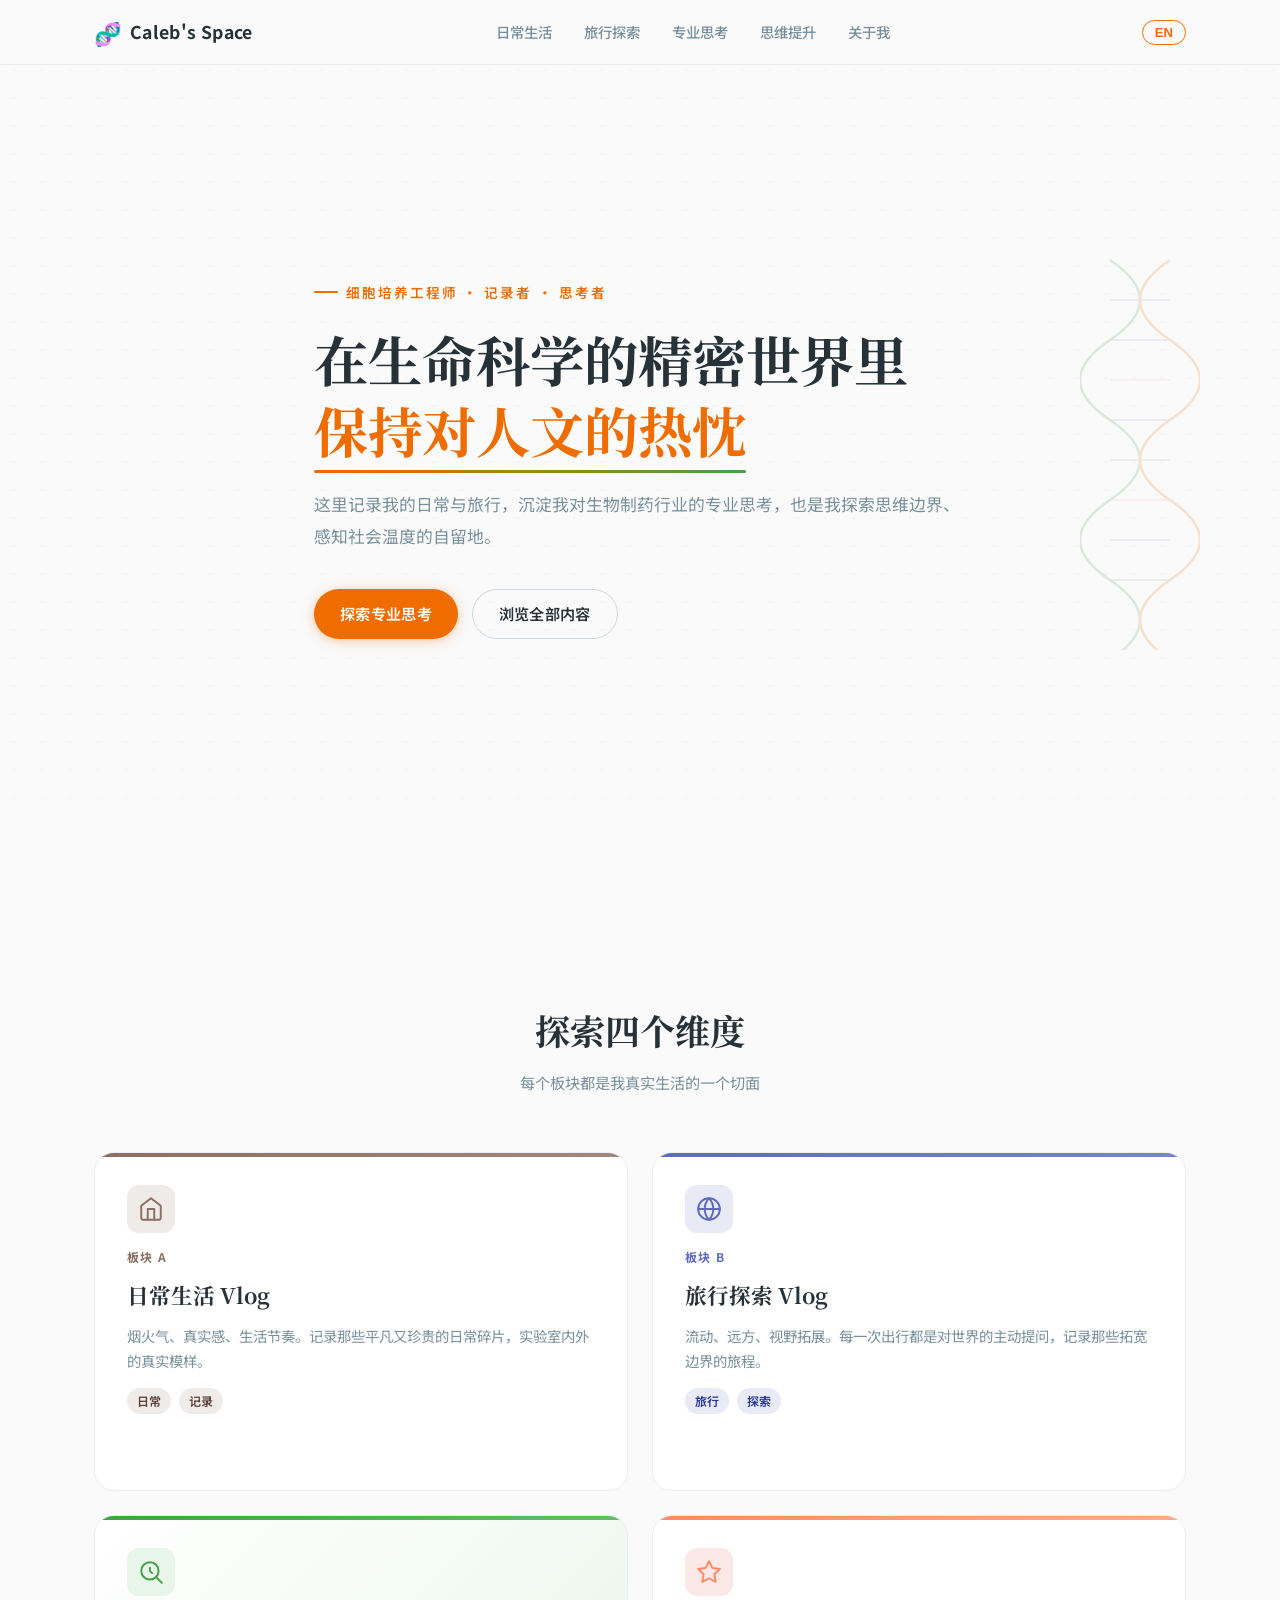
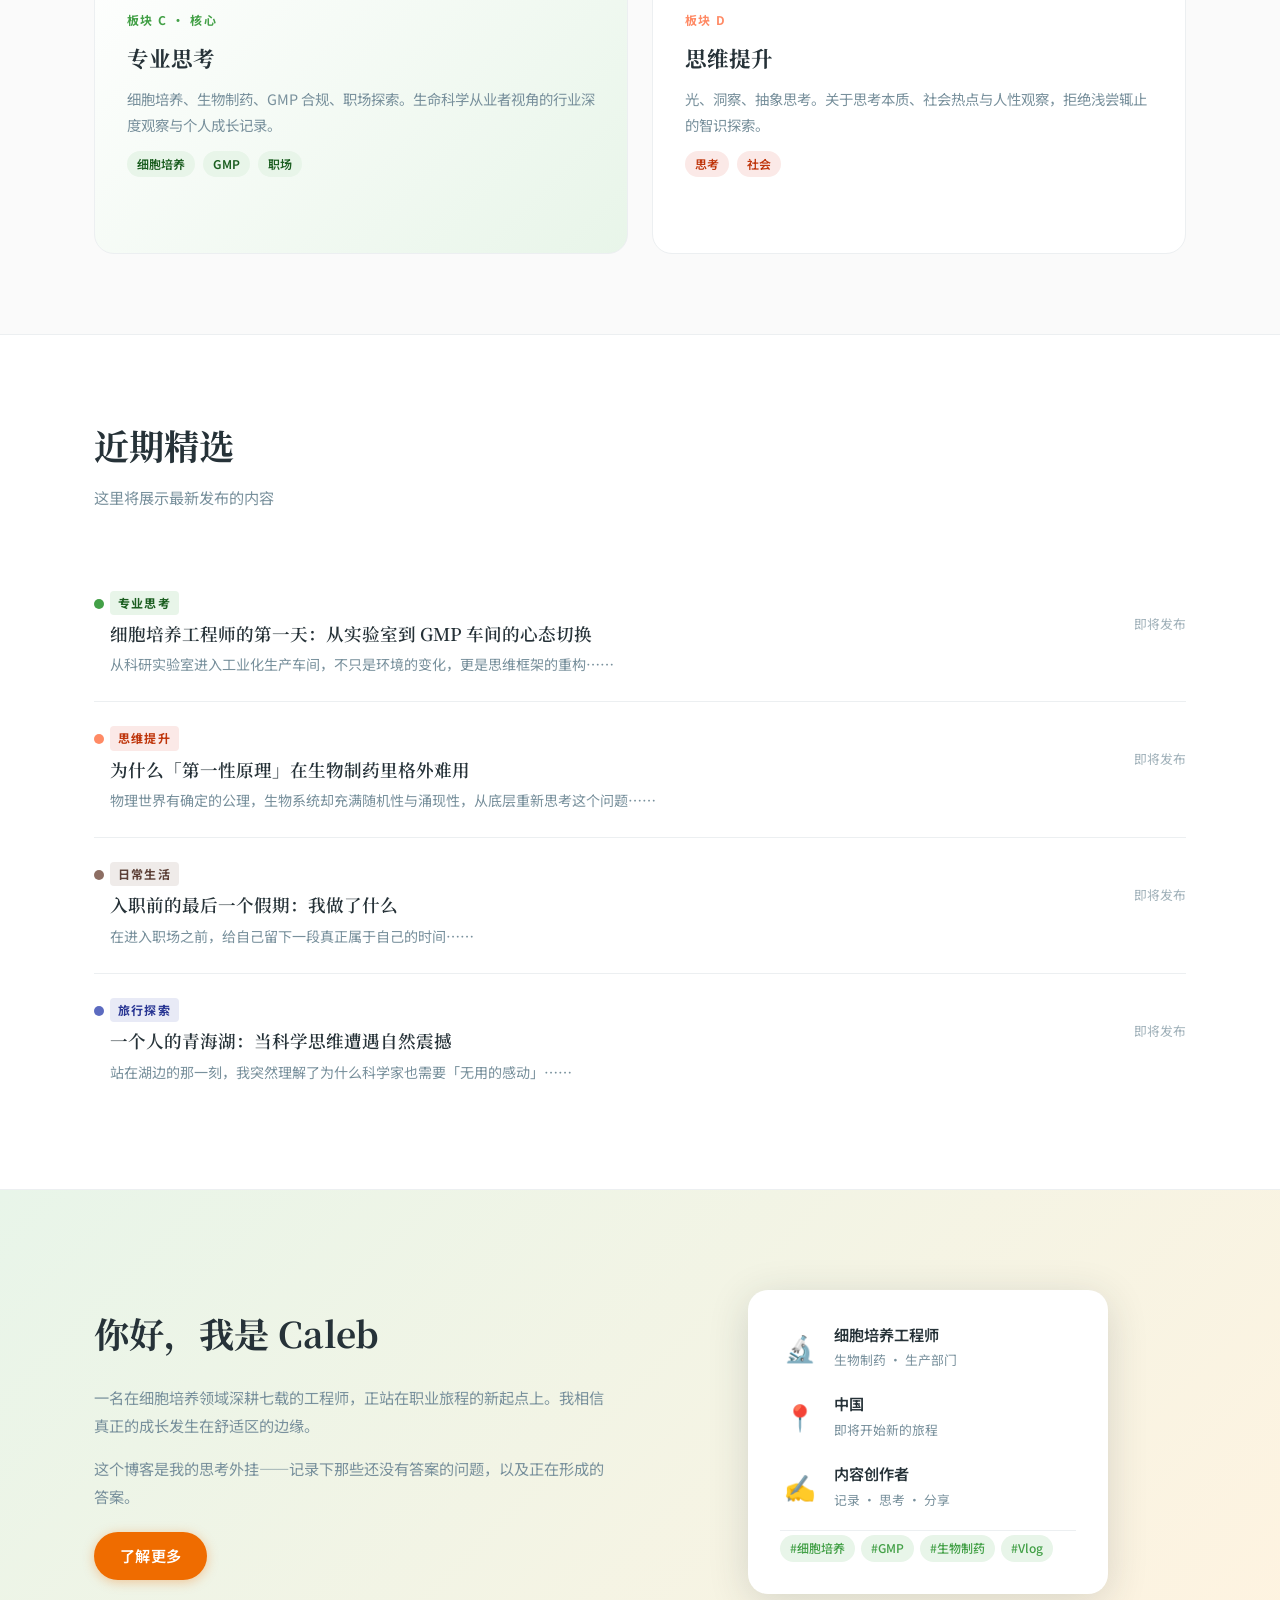
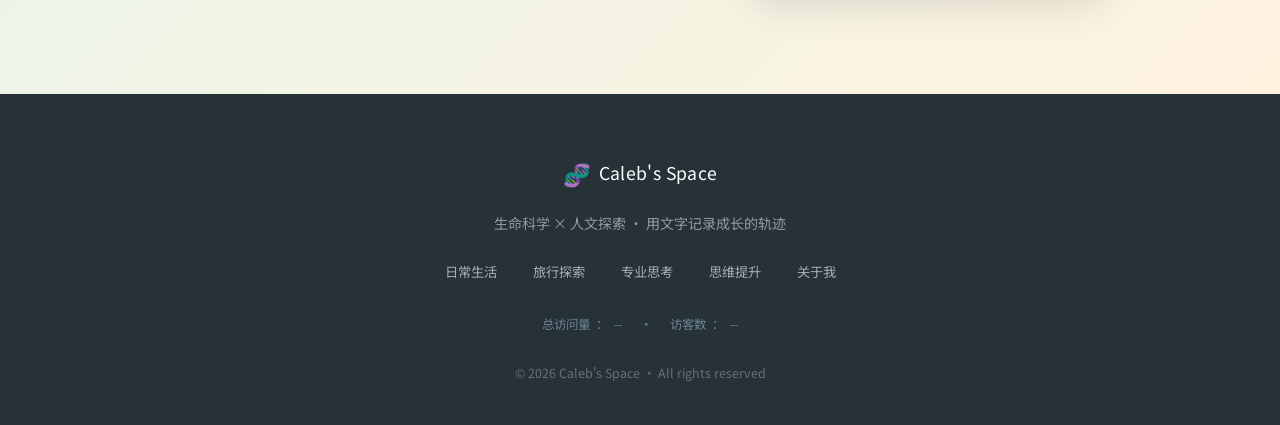
==== commit af37a043: "Add index.html" ====
--- a/index.html
+++ b/index.html
@@ -296,9 +296,9 @@
         <h2 class="about-title"
             data-zh="你好，我是 Caleb"
             data-en="Hi, I'm Caleb">你好，我是 Caleb</h2>
-        <p data-zh="即将入职一家生物制药企业，担任细胞培养工程师。我相信真正的成长发生在实验室与生活之间的边界地带。"
-           data-en="About to join a biopharma company as a Cell Culture Engineer. I believe real growth happens at the boundary between the lab and life.">
-          即将入职一家生物制药企业，担任细胞培养工程师。我相信真正的成长发生在实验室与生活之间的边界地带。</p>
+        <p data-zh="一名在细胞培养领域深耕七载的工程师，正站在职业旅程的新起点上。我相信真正的成长发生在舒适区的边缘。"
+           data-en="A cell culture engineer with seven years of experience, standing at a new starting point. Real growth happens at the edge of the comfort zone.">
+          一名在细胞培养领域深耕七载的工程师，正站在职业旅程的新起点上。我相信真正的成长发生在舒适区的边缘。</p>
         <p data-zh="这个博客是我的思考外挂——记录下那些还没有答案的问题，以及正在形成的答案。"
            data-en="This blog is my external brain — recording questions without answers yet, and answers still forming.">
           这个博客是我的思考外挂——记录下那些还没有答案的问题，以及正在形成的答案。</p>
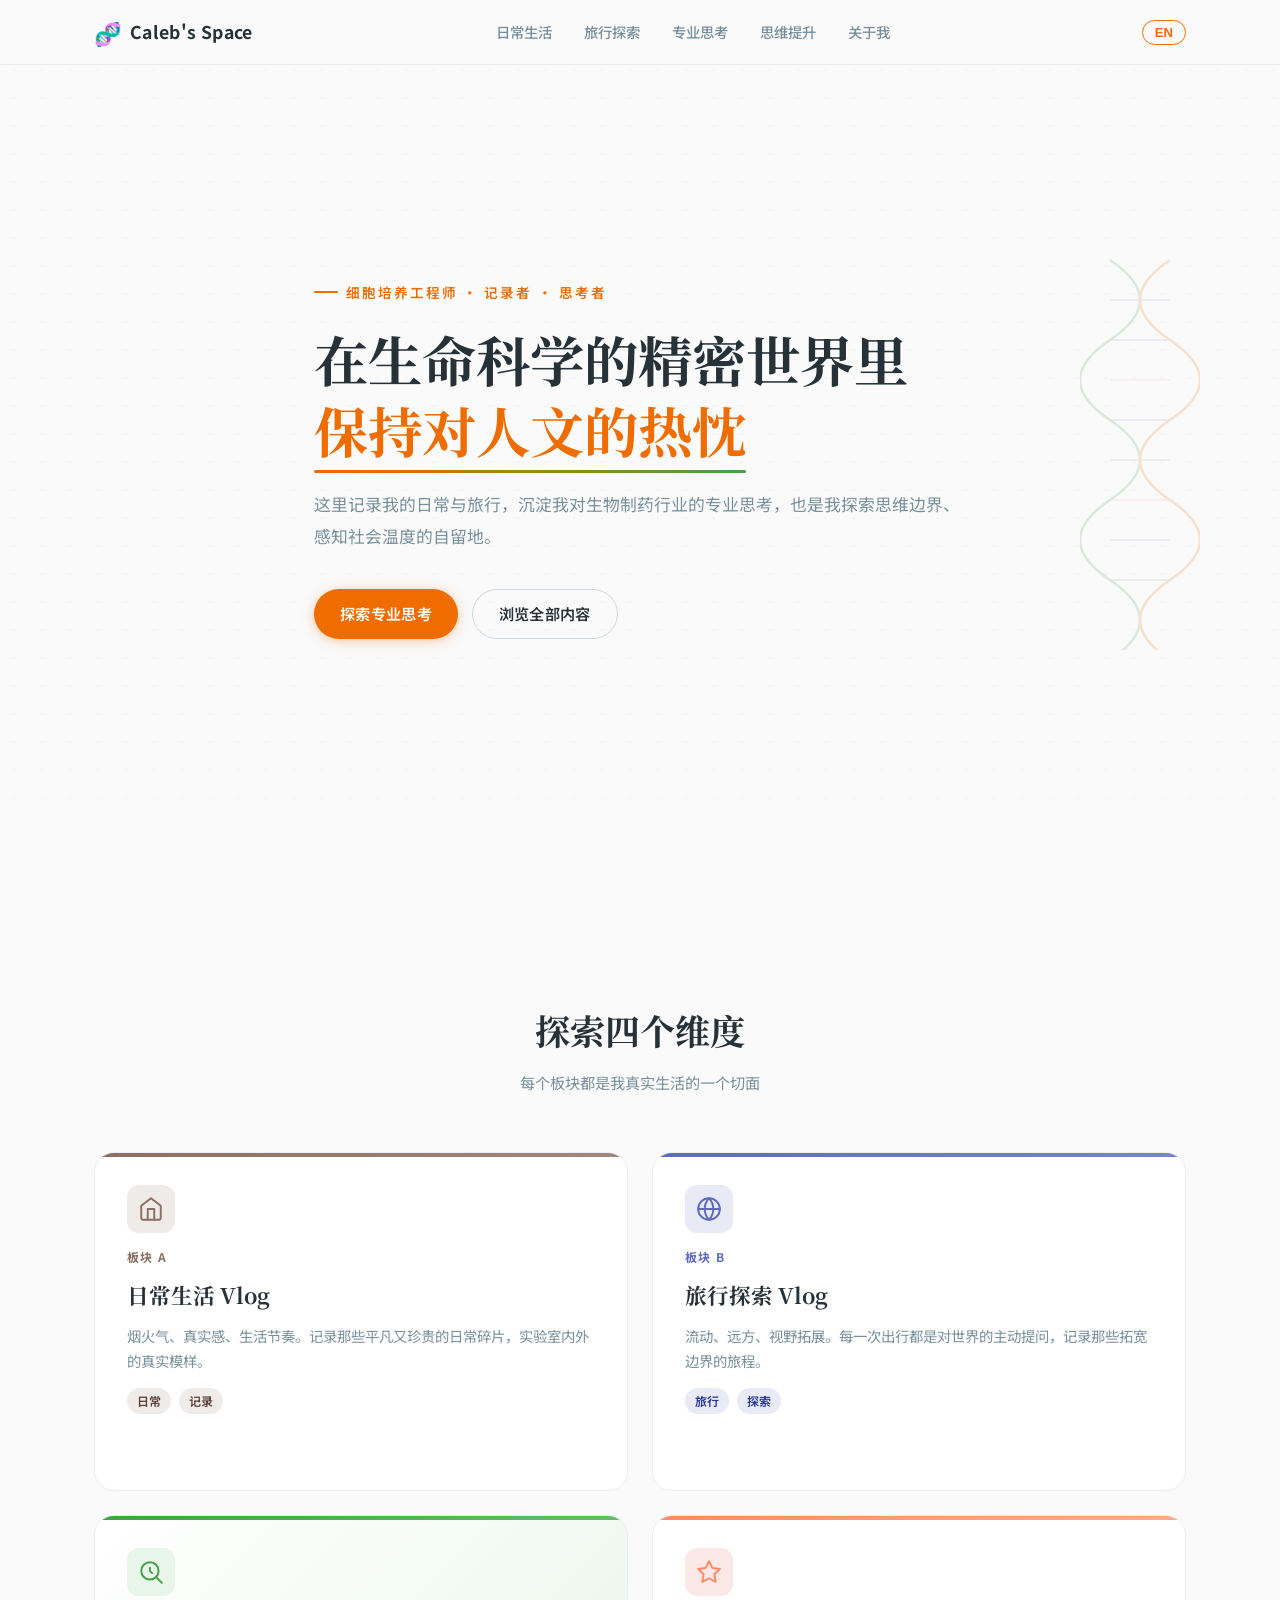
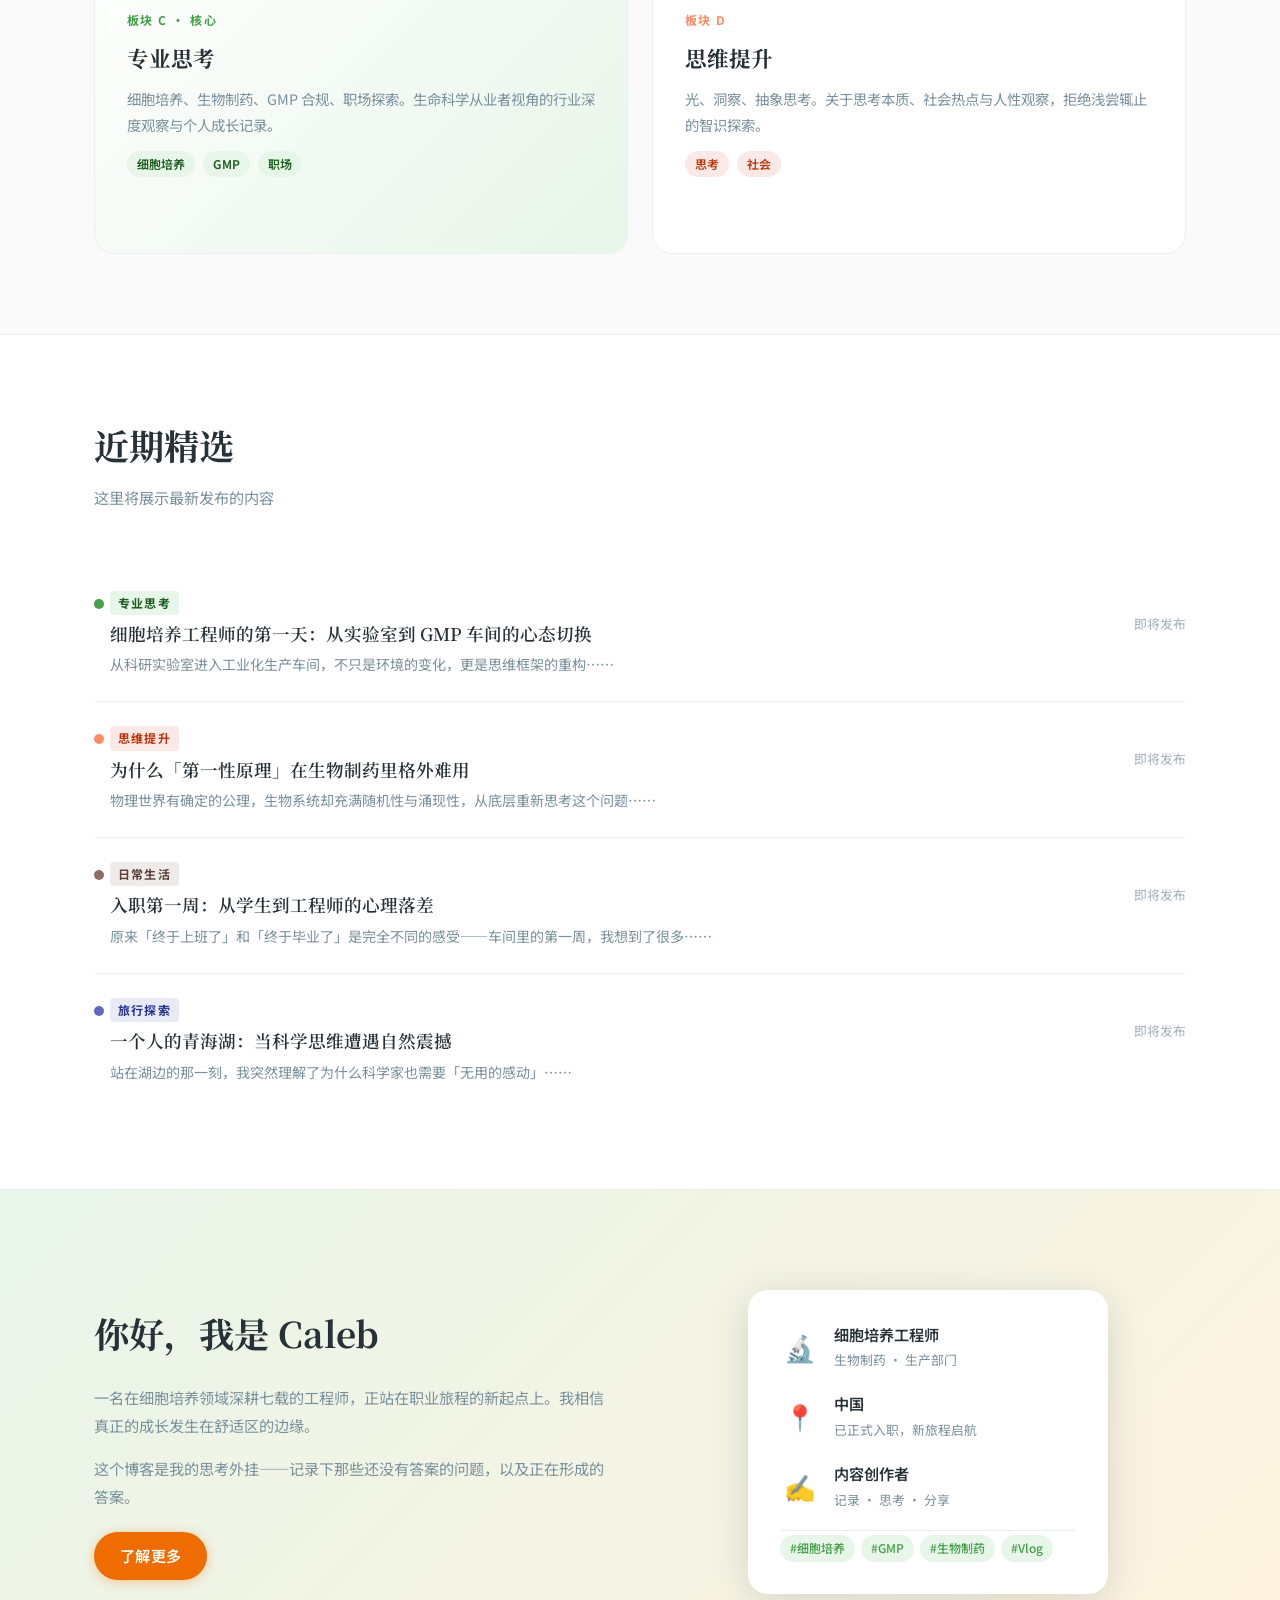
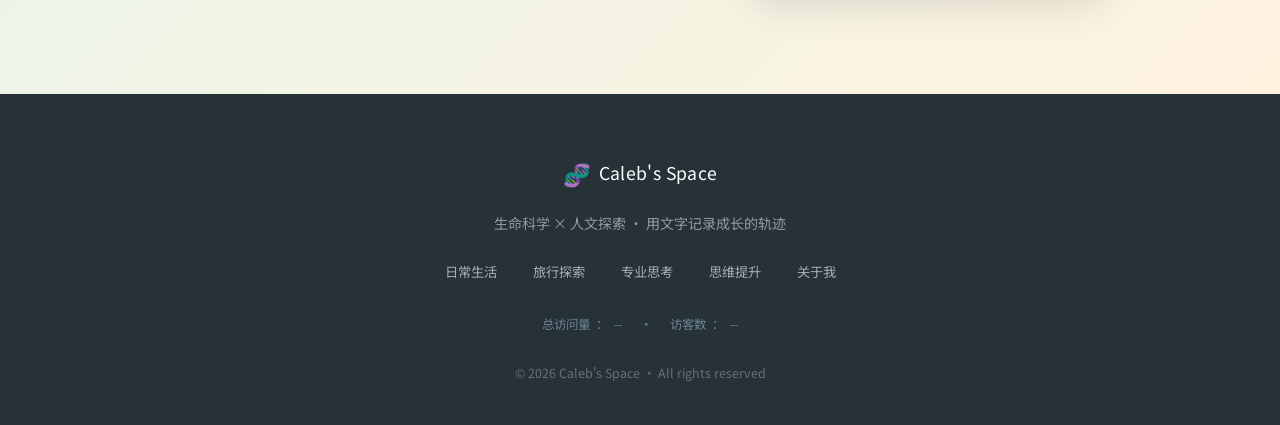
==== commit 1e42c863: "Update index.html onboarding May2026" ====
--- a/index.html
+++ b/index.html
@@ -255,13 +255,13 @@
             <span class="post-cat-label cat-life"
                   data-zh="日常生活" data-en="Daily Life">日常生活</span>
             <a href="life.html" class="post-title"
-               data-zh="入职前的最后一个假期：我做了什么"
-               data-en="My Last Holiday Before Work: What I Did">
-              入职前的最后一个假期：我做了什么</a>
+               data-zh="入职第一周：从学生到工程师的心理落差"
+               data-en="First Week on the Job: The Mental Shift from Student to Engineer">
+              入职第一周：从学生到工程师的心理落差</a>
             <p class="post-excerpt"
-               data-zh="在进入职场之前，给自己留下一段真正属于自己的时间……"
-               data-en="Before entering the workforce, I gave myself a stretch of time that truly belonged to me…">
-              在进入职场之前，给自己留下一段真正属于自己的时间……</p>
+               data-zh="原来「终于上班了」和「终于毕业了」是完全不同的感受——车间里的第一周，我想到了很多……"
+               data-en="'Finally working' turned out to feel nothing like 'finally graduated' — my first week on the floor gave me a lot to think about…">
+              原来「终于上班了」和「终于毕业了」是完全不同的感受——车间里的第一周，我想到了很多……</p>
           </div>
           <div class="post-date"
                data-zh="即将发布" data-en="Coming soon">即将发布</div>
@@ -323,8 +323,8 @@
             <div>
               <div class="badge-title" data-zh="中国" data-en="China">中国</div>
               <div class="badge-sub"
-                   data-zh="即将开始新的旅程"
-                   data-en="A new journey begins">即将开始新的旅程</div>
+                   data-zh="已正式入职，新旅程启航"
+                   data-en="Officially onboard, journey begins">已正式入职，新旅程启航</div>
             </div>
           </div>
           <div class="badge-row">
--- a/css/main.css
+++ b/css/main.css
@@ -548,6 +548,24 @@
   opacity: .7;
 }
 
+/* contact-email link inside skill-tag */
+.contact-email {
+  font-size: .82rem;
+  color: var(--text-secondary);
+  text-decoration: none;
+  opacity: .8;
+  word-break: break-all;
+}
+.contact-email:hover { opacity: 1; text-decoration: underline; }
+
+/* 邮件联系标签：手机端上下排列 */
+.contact-tag {
+  display: flex;
+  flex-wrap: wrap;
+  align-items: center;
+  gap: 4px;
+}
+
 @media (max-width: 600px) {
   .post-row { flex-direction: column; gap: 8px; }
   .post-date { padding-top: 0; }
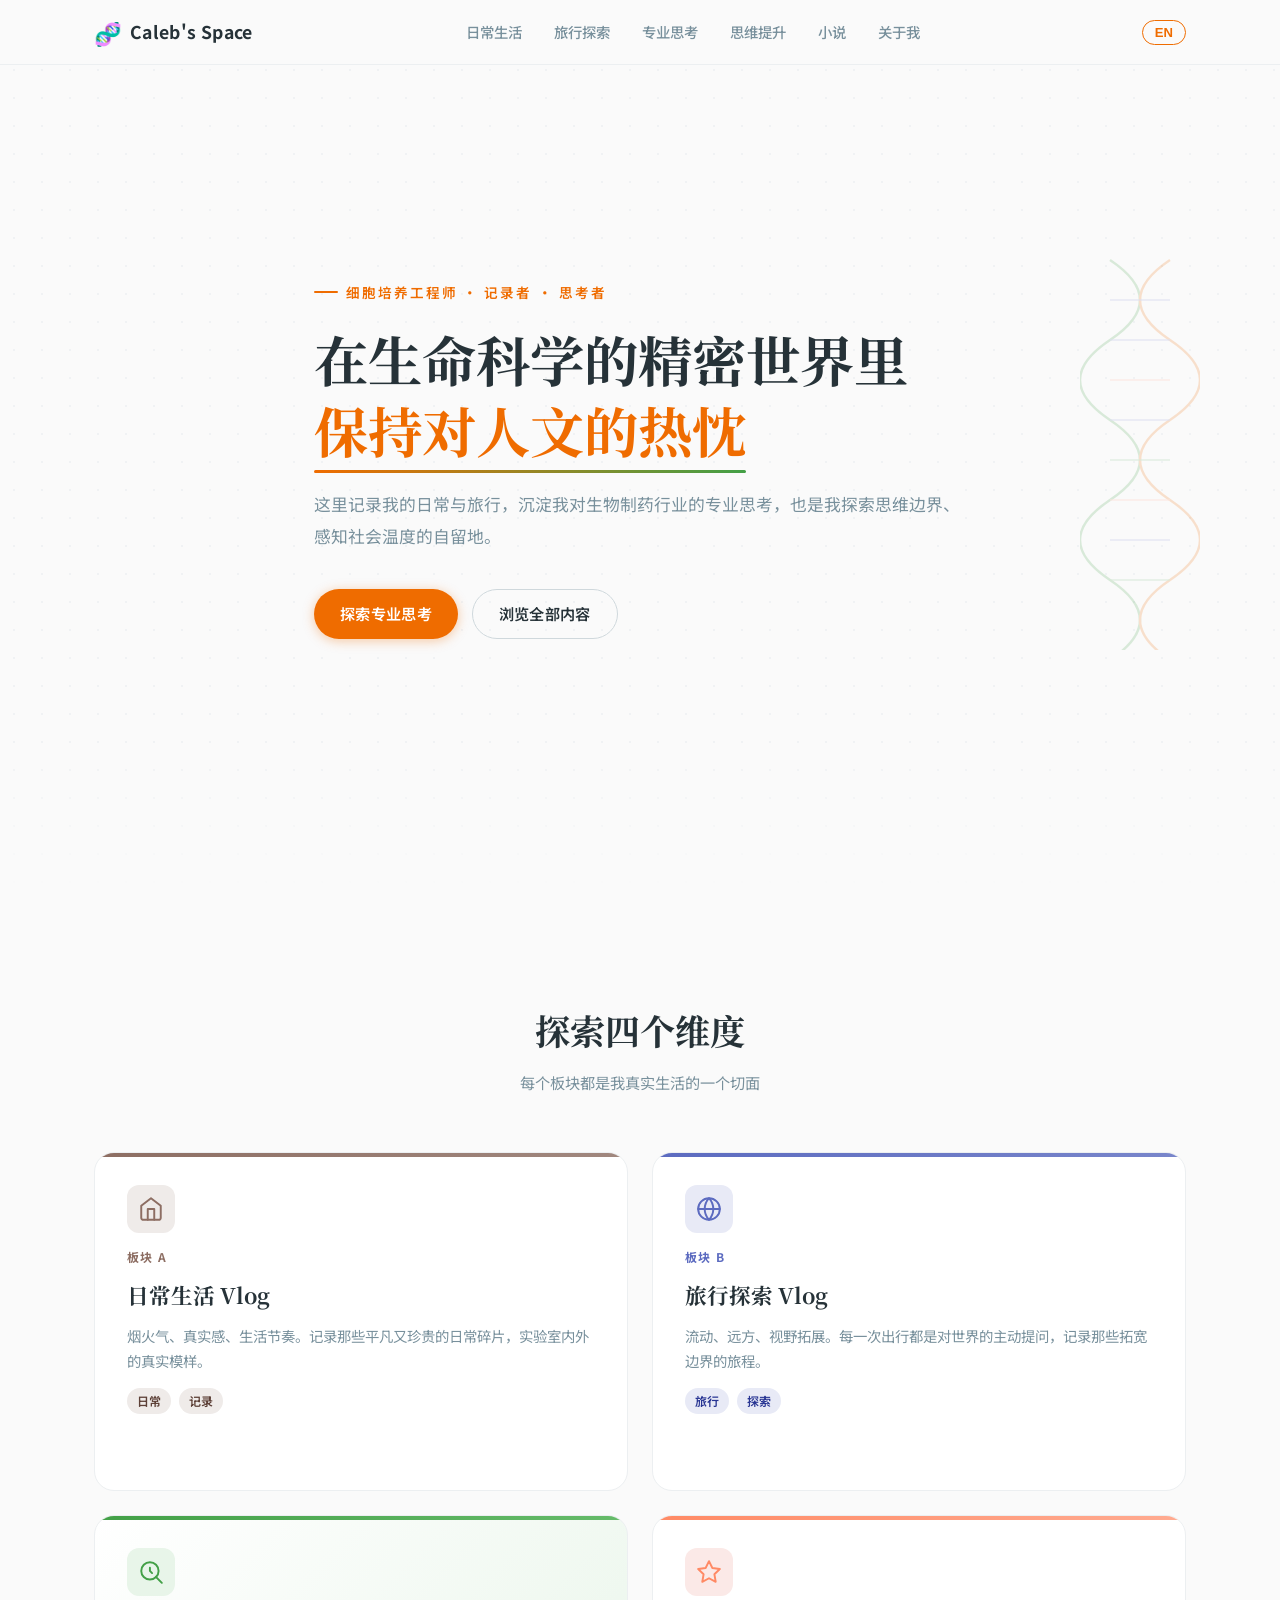
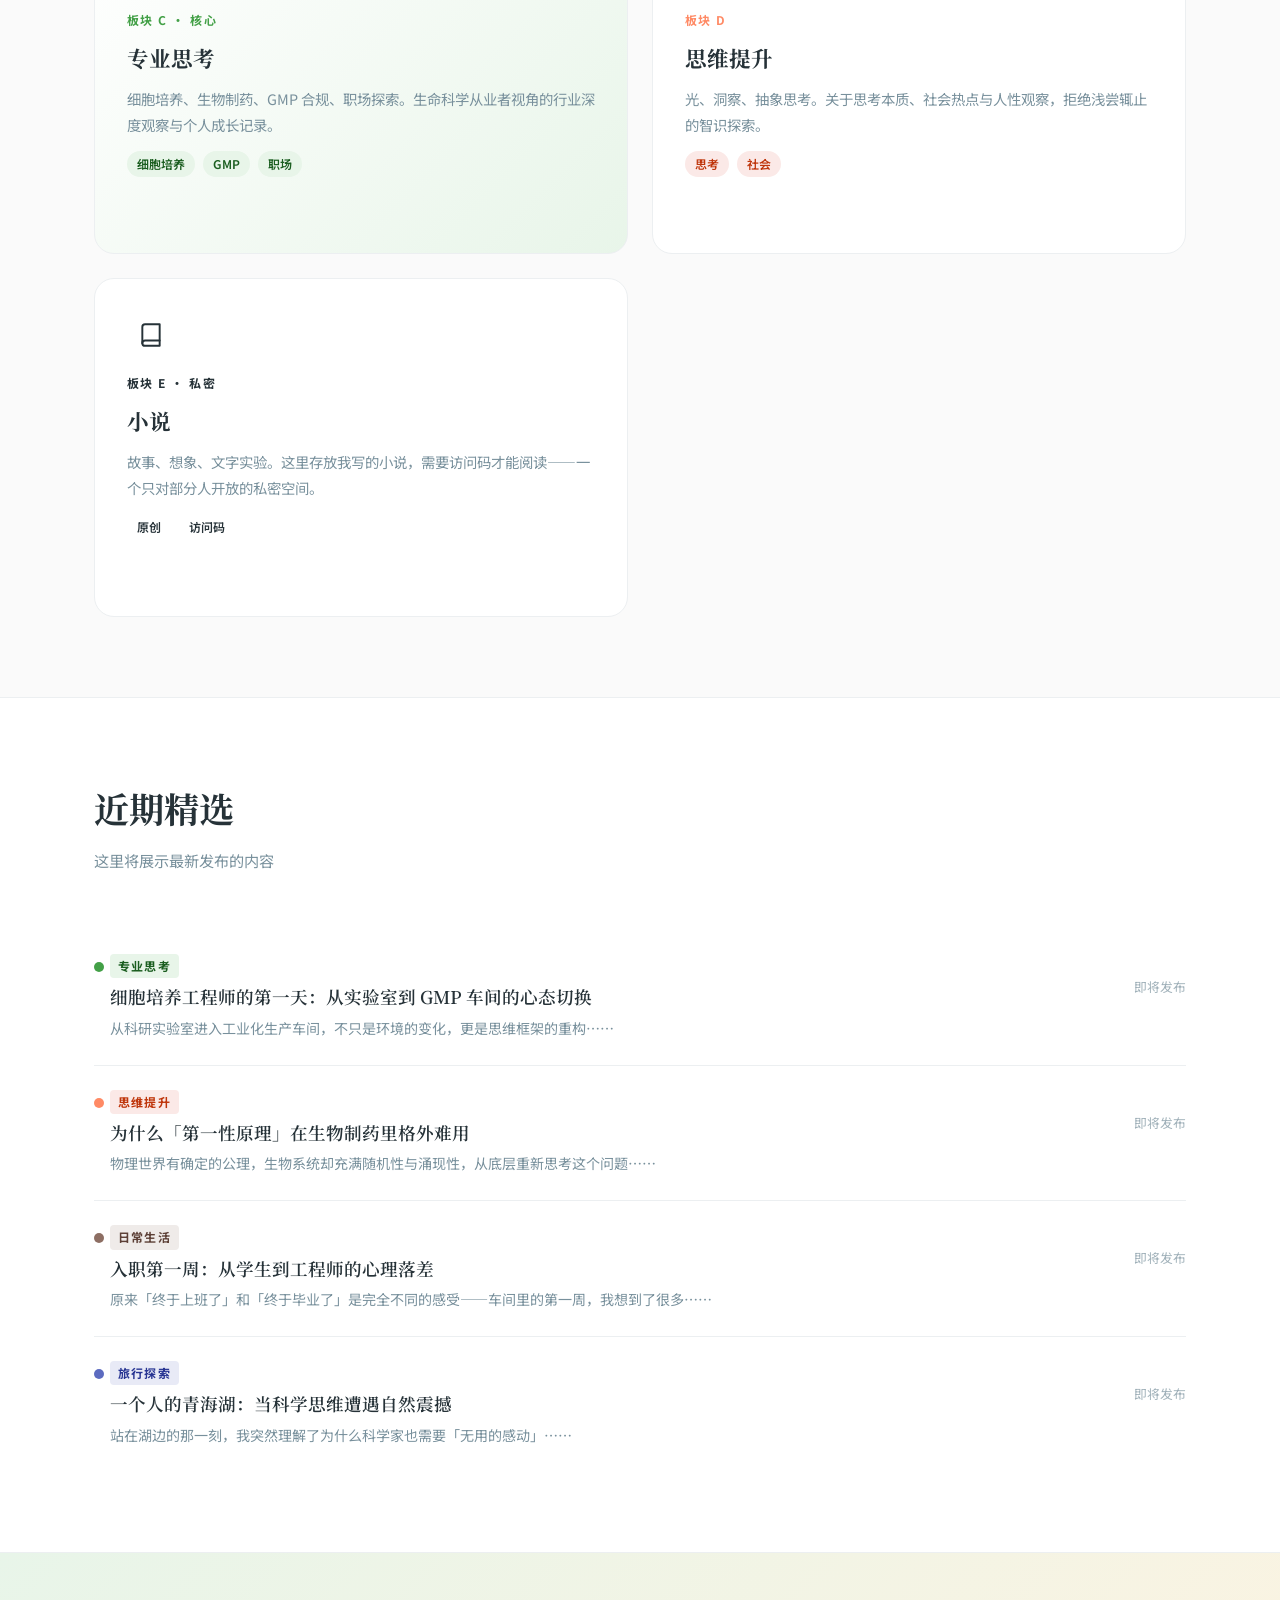
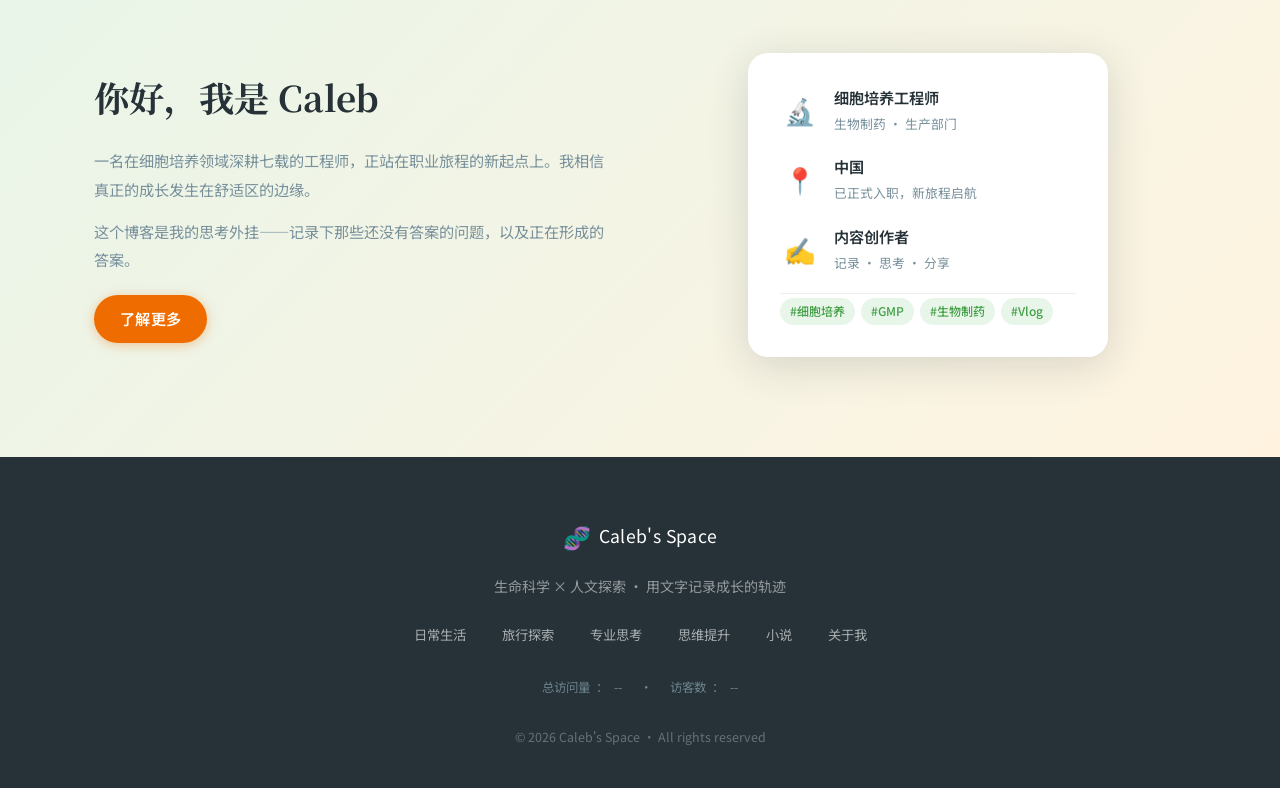
==== commit 9e1e5167: "Add index.html" ====
--- a/index.html
+++ b/index.html
@@ -60,6 +60,8 @@
            data-zh="专业思考" data-en="Professional">专业思考</a>
         <a href="thinking.html"     class="nav-link nav-think"
            data-zh="思维提升" data-en="Thinking">思维提升</a>
+        <a href="novel.html"        class="nav-link nav-novel"
+           data-zh="小说" data-en="Novel">小说</a>
         <a href="about.html"        class="nav-link nav-about"
            data-zh="关于我" data-en="About">关于我</a>
       </nav>
@@ -199,6 +201,24 @@
           <div class="card-arrow">→</div>
         </a>
 
+        <!-- E: 小说（私密板块，需访问码） -->
+        <a href="novel.html" class="card card-novel">
+          <div class="card-icon-wrap">
+            <svg viewBox="0 0 24 24" fill="none" stroke="currentColor" stroke-width="1.8" stroke-linecap="round" stroke-linejoin="round"><path d="M4 19.5A2.5 2.5 0 0 1 6.5 17H20"/><path d="M6.5 2H20v20H6.5A2.5 2.5 0 0 1 4 19.5v-15A2.5 2.5 0 0 1 6.5 2z"/></svg>
+          </div>
+          <div class="card-label" data-zh="板块 E · 私密" data-en="Section E · Private">板块 E · 私密</div>
+          <h3 class="card-title" data-zh="小说" data-en="Novel">小说</h3>
+          <p class="card-desc"
+             data-zh="故事、想象、文字实验。这里存放我写的小说，需要访问码才能阅读——一个只对部分人开放的私密空间。"
+             data-en="Stories, imagination, wordplay. My novel writings live here, accessible by access code only — a private space for invited readers.">
+            故事、想象、文字实验。这里存放我写的小说，需要访问码才能阅读——一个只对部分人开放的私密空间。</p>
+          <div class="card-meta">
+            <span class="tag tag-novel" data-zh="原创" data-en="Original">原创</span>
+            <span class="tag tag-novel" data-zh="访问码" data-en="Access Code">访问码</span>
+          </div>
+          <div class="card-arrow">→</div>
+        </a>
+
       </div>
     </div>
   </section>
@@ -364,6 +384,7 @@
         <a href="travel.html"       data-zh="旅行探索" data-en="Travel">旅行探索</a>
         <a href="professional.html" data-zh="专业思考" data-en="Professional">专业思考</a>
         <a href="thinking.html"     data-zh="思维提升" data-en="Thinking">思维提升</a>
+        <a href="novel.html"        data-zh="小说" data-en="Novel">小说</a>
         <a href="about.html"        data-zh="关于我" data-en="About">关于我</a>
       </div>
       <!-- 不蒜子访问统计 -->
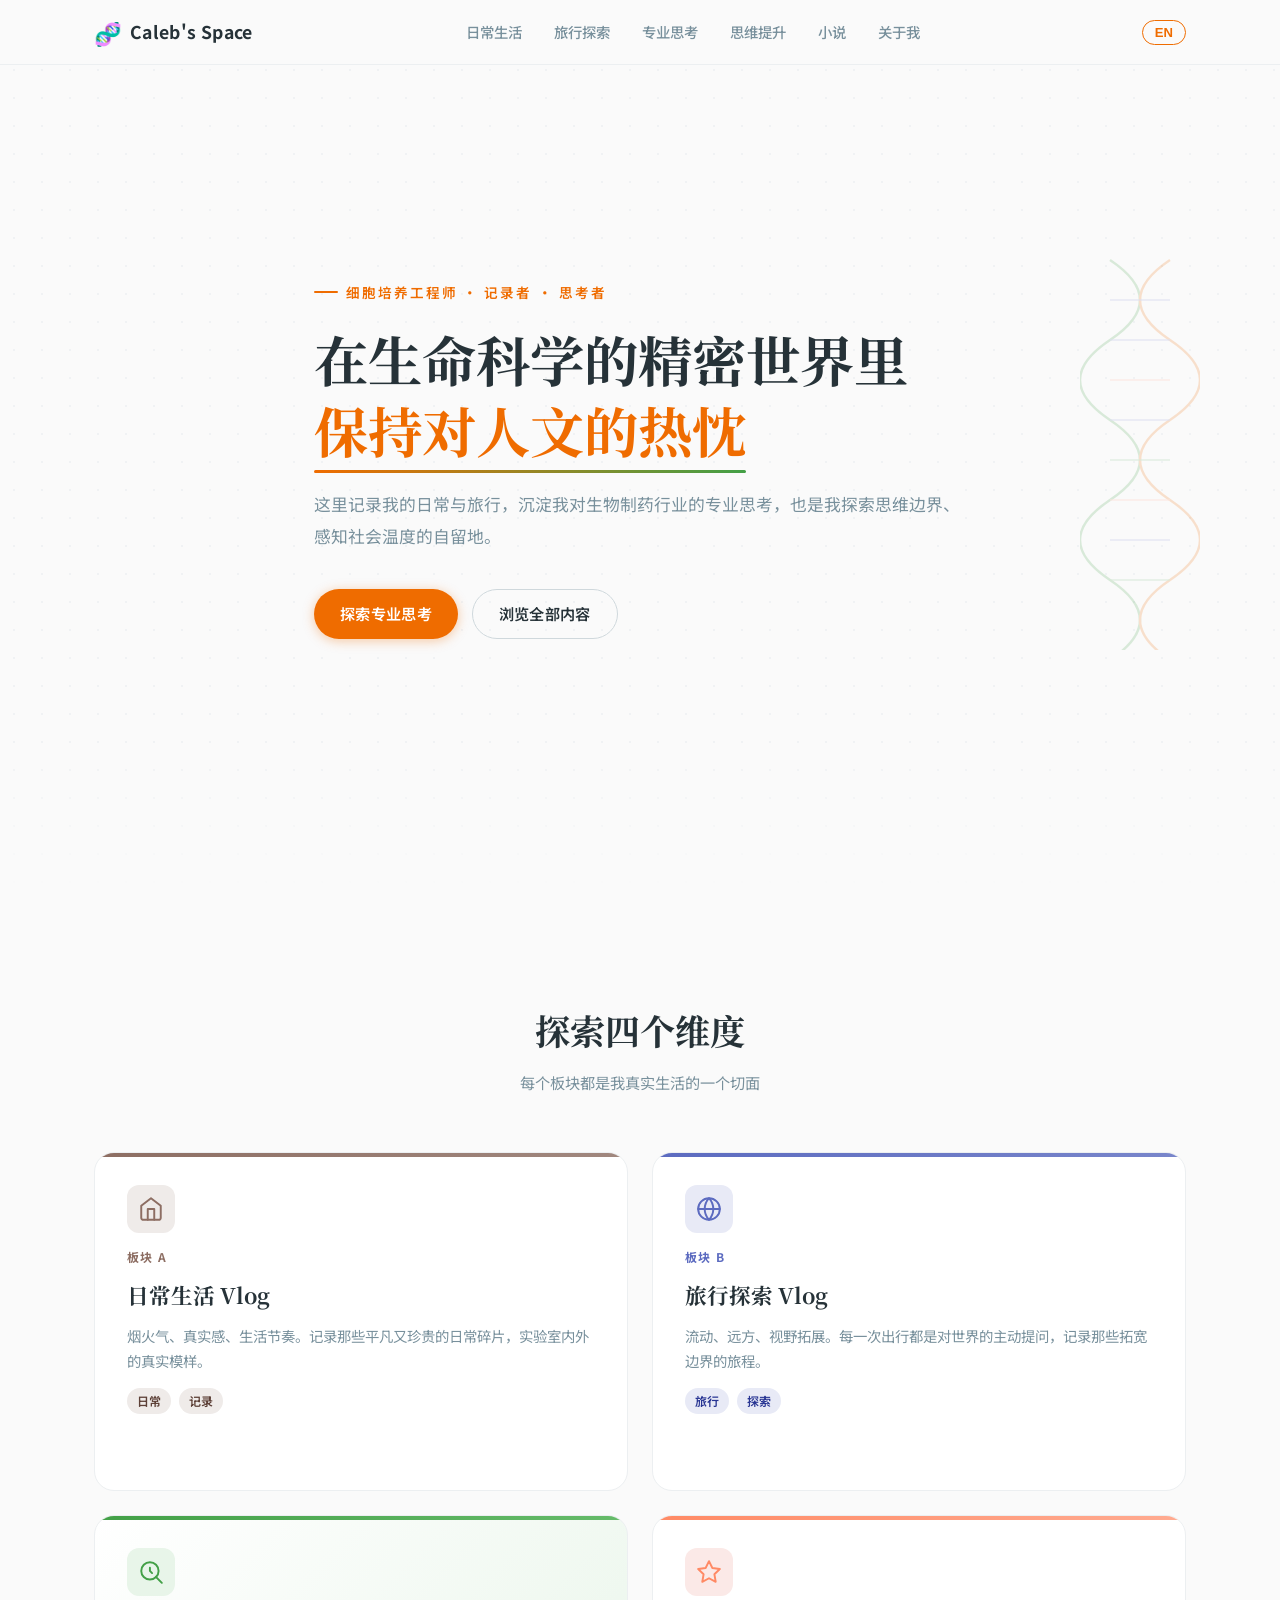
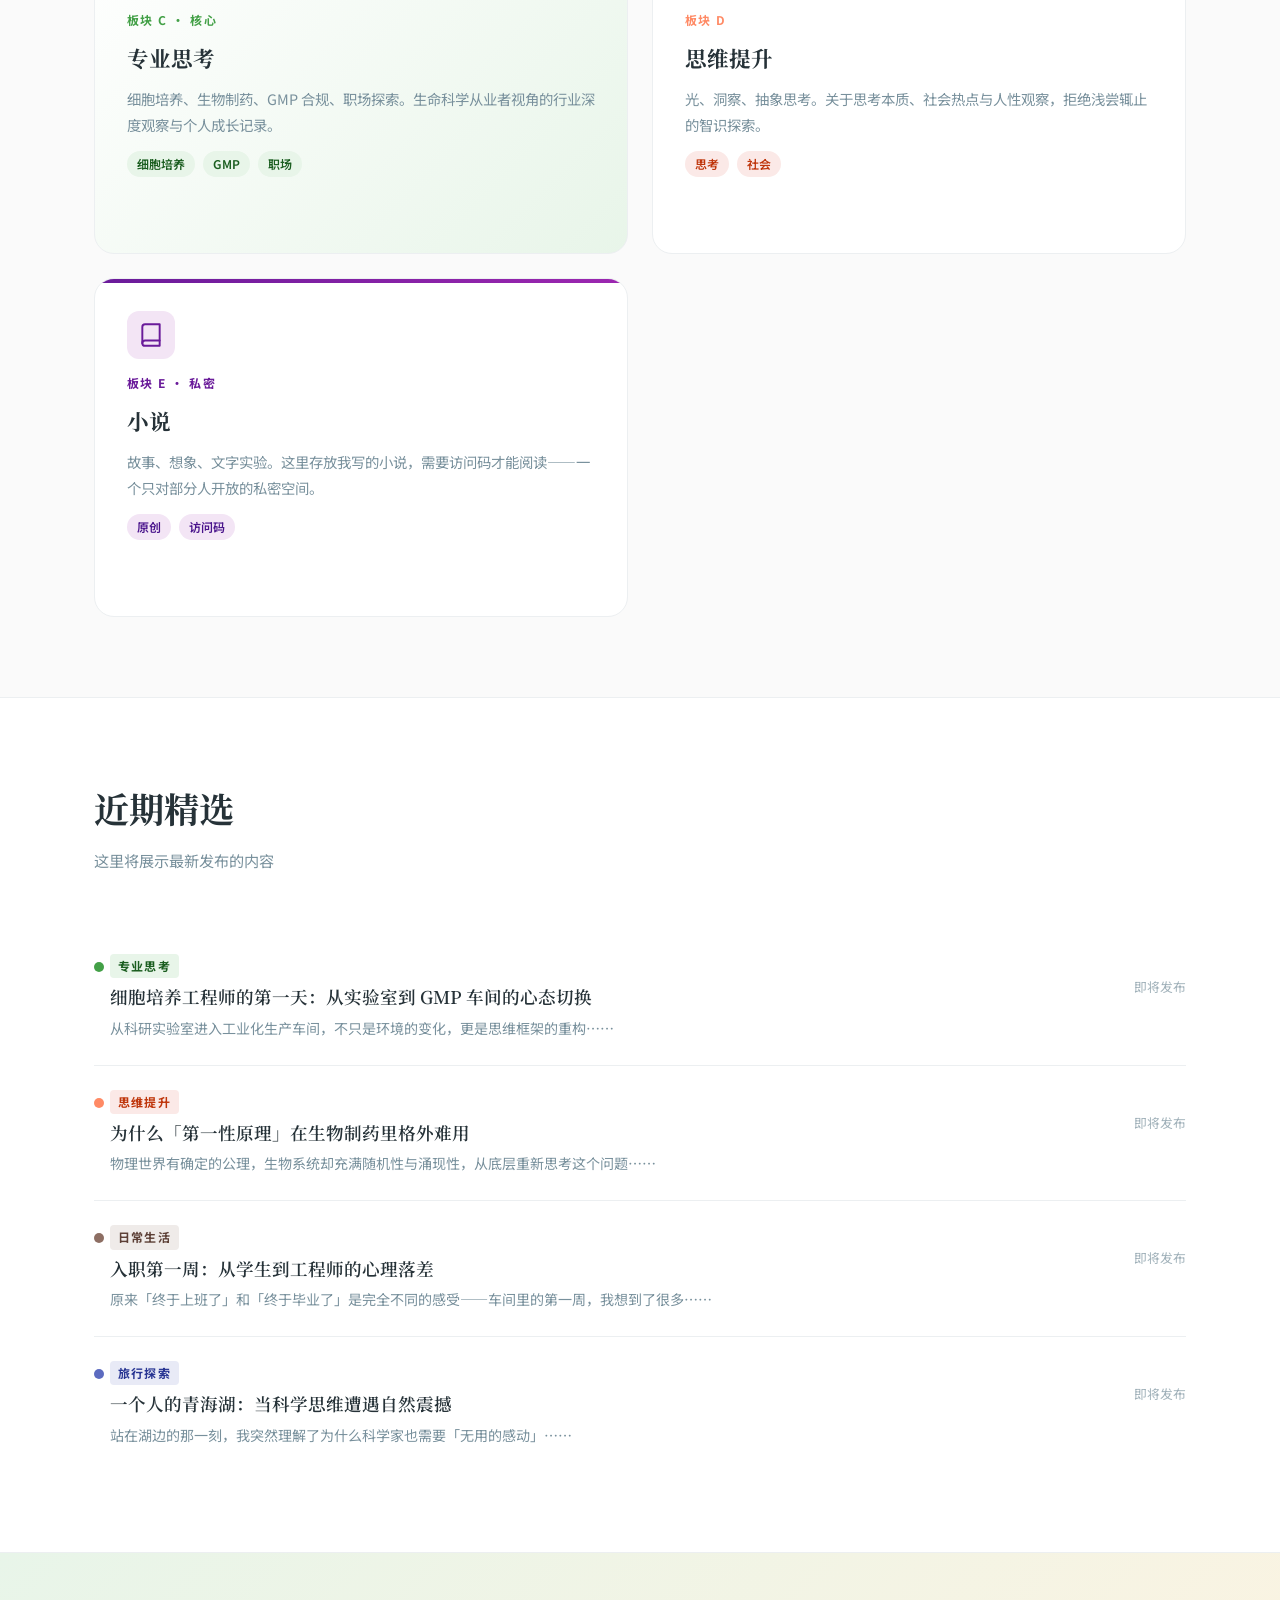
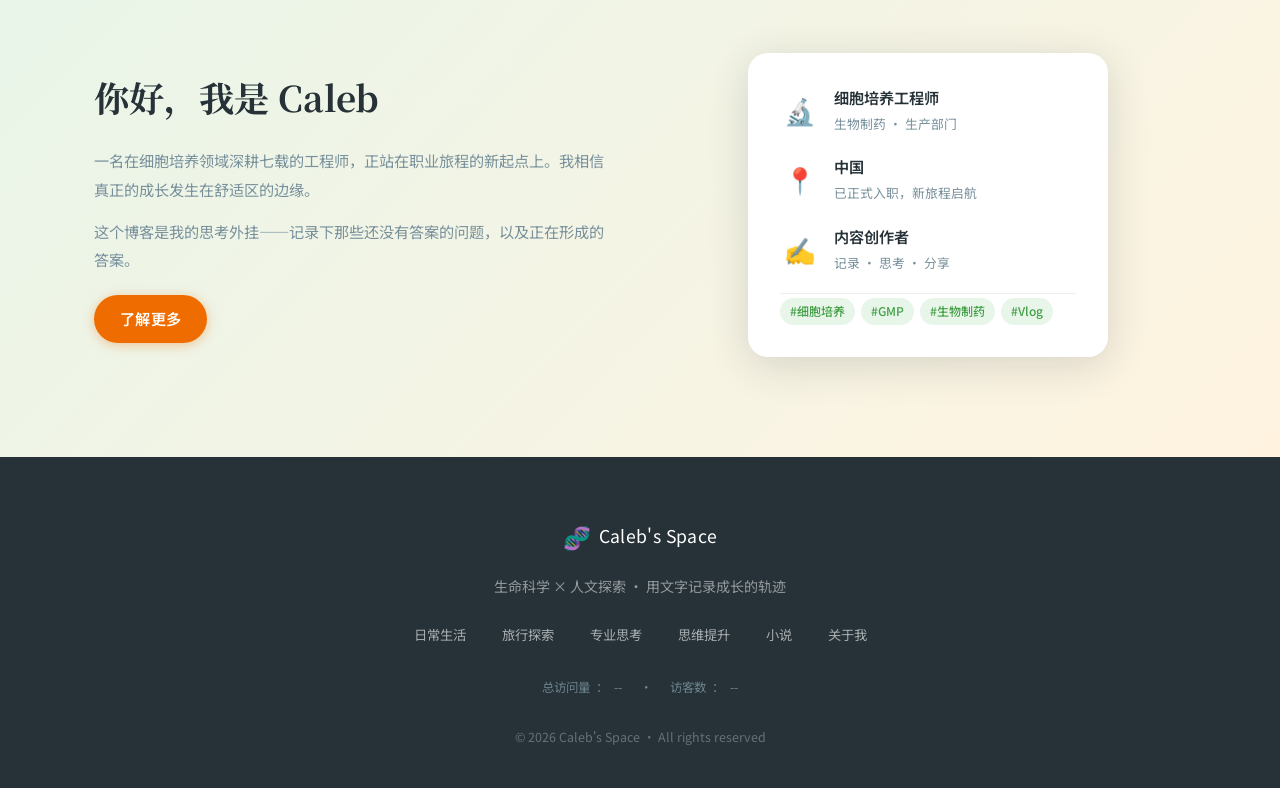
==== commit e68262d9: "Switch visitor counter to Vercount (busuanzi replacement)" ====
--- a/index.html
+++ b/index.html
@@ -30,7 +30,7 @@
       background: var(--brand);
       color: #fff;
     }
-    /* ---- Busuanzi stats in footer ---- */
+    /* ---- Visitor stats (Vercount) in footer ---- */
     .footer-stats {
       font-size: .78rem;
       color: var(--text-tertiary, #78909C);
@@ -387,7 +387,7 @@
         <a href="novel.html"        data-zh="小说" data-en="Novel">小说</a>
         <a href="about.html"        data-zh="关于我" data-en="About">关于我</a>
       </div>
-      <!-- 不蒜子访问统计 -->
+      <!-- 访问统计（Vercount） -->
       <p class="footer-stats">
         <span id="busuanzi_container_site_pv">
           <span data-zh="总访问量" data-en="Total Views">总访问量</span>：<span id="busuanzi_value_site_pv">--</span>
@@ -401,8 +401,8 @@
     </div>
   </footer>
 
-  <!-- 不蒜子统计脚本（无需注册，自动生效） -->
-  <script async src="//busuanzi.ibruce.info/busuanzi/2.3/busuanzi.pure.mini.js"></script>
+  <!-- Vercount 统计脚本（无需注册，自动生效） -->
+  <script defer src="https://events.vercount.one/js"></script>
   <script src="js/main.js"></script>
 </body>
 </html>
--- a/css/main.css
+++ b/css/main.css
@@ -29,6 +29,11 @@
   --think:        #FF8A65;   /* Soft Amber — 晨光/智慧之光 */
   --think-light:  #FBE9E7;
   --think-dark:   #BF360C;
+
+  /* Section E — Novel (小说) */
+  --novel:         #6A1B9A;   /* Deep Purple — 文学/故事 */
+  --novel-light:   #F3E5F5;
+  --novel-dark:    #4A148C;
 
   /* Neutrals */
   --bg:           #FAFAFA;
@@ -877,3 +882,207 @@
   opacity: 1;
   transform: translateY(0);
 }
+
+/* ============================================================
+   SECTION E — NOVEL (小说板块)
+   ============================================================ */
+
+/* Nav hover */
+.nav-novel:hover  { background: var(--novel-light);  color: var(--novel-dark); }
+
+/* Card variant */
+.card-novel::before { background: linear-gradient(to right, var(--novel), #9C27B0); }
+.card-novel:hover   { border-color: var(--novel); }
+.card-novel .card-icon-wrap { background: var(--novel-light); color: var(--novel); }
+.card-novel .card-label     { color: var(--novel); }
+.card-novel .card-arrow     { color: var(--novel); }
+
+/* Tag */
+.tag-novel  { background: var(--novel-light);  color: var(--novel-dark); }
+
+/* Featured post dot + label */
+.post-novel .post-cat-dot { background: var(--novel); }
+.cat-novel  { background: var(--novel-light);  color: var(--novel-dark); }
+
+/* Page hero */
+.page-hero-novel { background: linear-gradient(135deg, var(--novel-light), #FAF5FF); }
+.novel-color { color: var(--novel); }
+
+/* Article card cover */
+.article-card-cover-novel { background: var(--novel-light); }
+
+/* GATE 动画关键帧（恋爱分栏门禁复用，整板块门禁已移除） */
+@keyframes gateFadeIn {
+  from { opacity: 0; transform: translateY(20px); }
+  to   { opacity: 1; transform: translateY(0); }
+}
+
+@keyframes shake {
+  0%, 100% { transform: translateX(0); }
+  25%      { transform: translateX(-6px); }
+  75%      { transform: translateX(6px); }
+}
+
+/* Novel content — 直接进入（已移除整板块访问码），顶部留出固定头部高度避免遮挡标签 */
+.novel-content {
+  display: block;
+  padding-top: 80px;
+}
+
+/* ============================================================
+   NOVEL TABS (栏目切换：小说 / 恋爱)
+   ============================================================ */
+.novel-tabs {
+  display: flex;
+  gap: 12px;
+  justify-content: center;
+  padding: 28px 0 8px;
+  flex-wrap: wrap;
+}
+.novel-tab {
+  display: inline-flex;
+  align-items: center;
+  gap: 8px;
+  padding: 10px 22px;
+  border: 1.5px solid var(--novel-light);
+  border-radius: 24px;
+  background: transparent;
+  color: var(--novel);
+  font-size: .95rem;
+  font-weight: 600;
+  font-family: var(--font-sans);
+  cursor: pointer;
+  transition: background .2s, color .2s, border-color .2s, transform .2s;
+}
+.novel-tab:hover { transform: translateY(-1px); }
+.novel-tab.is-active {
+  background: linear-gradient(135deg, #9C27B0 0%, #6A1B9A 100%);
+  border-color: transparent;
+  color: #fff;
+  box-shadow: 0 4px 16px rgba(106,27,154,.3);
+}
+.novel-tab-icon { font-size: 1.1rem; }
+
+/* 面板切换 */
+.novel-panel { display: none; }
+.novel-panel.is-active { display: block; }
+
+/* ============================================================
+   LOVE GATE (恋爱栏二级门禁，页面内卡片)
+   ============================================================ */
+.love-gate {
+  display: flex;
+  align-items: center;
+  justify-content: center;
+  padding: 60px 20px;
+  background: linear-gradient(135deg, #2D0A4E 0%, #4A148C 100%);
+  border-radius: 18px;
+  margin: 24px 0;
+}
+.love-gate.hidden { display: none; }
+.love-gate-card {
+  background: rgba(255,255,255,.06);
+  backdrop-filter: blur(20px);
+  -webkit-backdrop-filter: blur(20px);
+  border: 1px solid rgba(255,255,255,.15);
+  border-radius: 20px;
+  padding: 44px 36px;
+  max-width: 420px;
+  width: 100%;
+  text-align: center;
+  color: #fff;
+  animation: gateFadeIn .6s ease;
+}
+.love-gate-icon { font-size: 2.6rem; margin-bottom: 16px; }
+.love-gate-title {
+  font-family: var(--font-serif);
+  font-size: 1.4rem;
+  font-weight: 700;
+  margin-bottom: 10px;
+  color: #fff;
+}
+.love-gate-desc {
+  font-size: .9rem;
+  color: rgba(255,255,255,.65);
+  line-height: 1.7;
+  margin-bottom: 24px;
+}
+.love-gate-input {
+  width: 100%;
+  padding: 14px 18px;
+  border-radius: 12px;
+  border: 1.5px solid rgba(255,255,255,.2);
+  background: rgba(255,255,255,.08);
+  color: #fff;
+  font-size: 1rem;
+  font-family: var(--font-sans);
+  text-align: center;
+  letter-spacing: .08em;
+  transition: border-color var(--transition), background var(--transition);
+  margin-bottom: 14px;
+  box-sizing: border-box;
+}
+.love-gate-input::placeholder { color: rgba(255,255,255,.4); }
+.love-gate-input:focus {
+  outline: none;
+  border-color: #CE93D8;
+  background: rgba(255,255,255,.12);
+}
+.love-gate-btn {
+  width: 100%;
+  padding: 14px;
+  border-radius: 12px;
+  border: none;
+  background: linear-gradient(135deg, #9C27B0 0%, #6A1B9A 100%);
+  color: #fff;
+  font-size: 1rem;
+  font-weight: 600;
+  cursor: pointer;
+  transition: transform var(--transition), box-shadow var(--transition);
+  letter-spacing: .05em;
+}
+.love-gate-btn:hover {
+  transform: translateY(-1px);
+  box-shadow: 0 6px 24px rgba(156,39,176,.4);
+}
+.love-gate-error {
+  display: none;
+  color: #FF8A80;
+  font-size: .85rem;
+  margin-top: 12px;
+}
+.love-gate-error.show {
+  display: block;
+  animation: shake .4s ease;
+}
+
+/* 恋爱内容 */
+.love-content { display: none; }
+.love-content.is-unlocked { display: block; }
+.love-entry {
+  background: var(--surface);
+  border: 1px solid var(--divider);
+  border-left: 4px solid var(--novel);
+  border-radius: var(--radius-lg);
+  padding: 28px 32px;
+  margin: 24px 0;
+}
+.love-entry-head {
+  display: flex;
+  align-items: baseline;
+  gap: 12px;
+  margin-bottom: 16px;
+  padding-bottom: 12px;
+  border-bottom: 1px solid var(--divider);
+}
+.love-entry-date {
+  font-family: var(--font-serif);
+  font-size: 1.3rem;
+  font-weight: 700;
+  color: var(--novel);
+}
+.love-entry-title {
+  font-size: .9rem;
+  color: var(--text-secondary);
+  font-weight: 600;
+}
